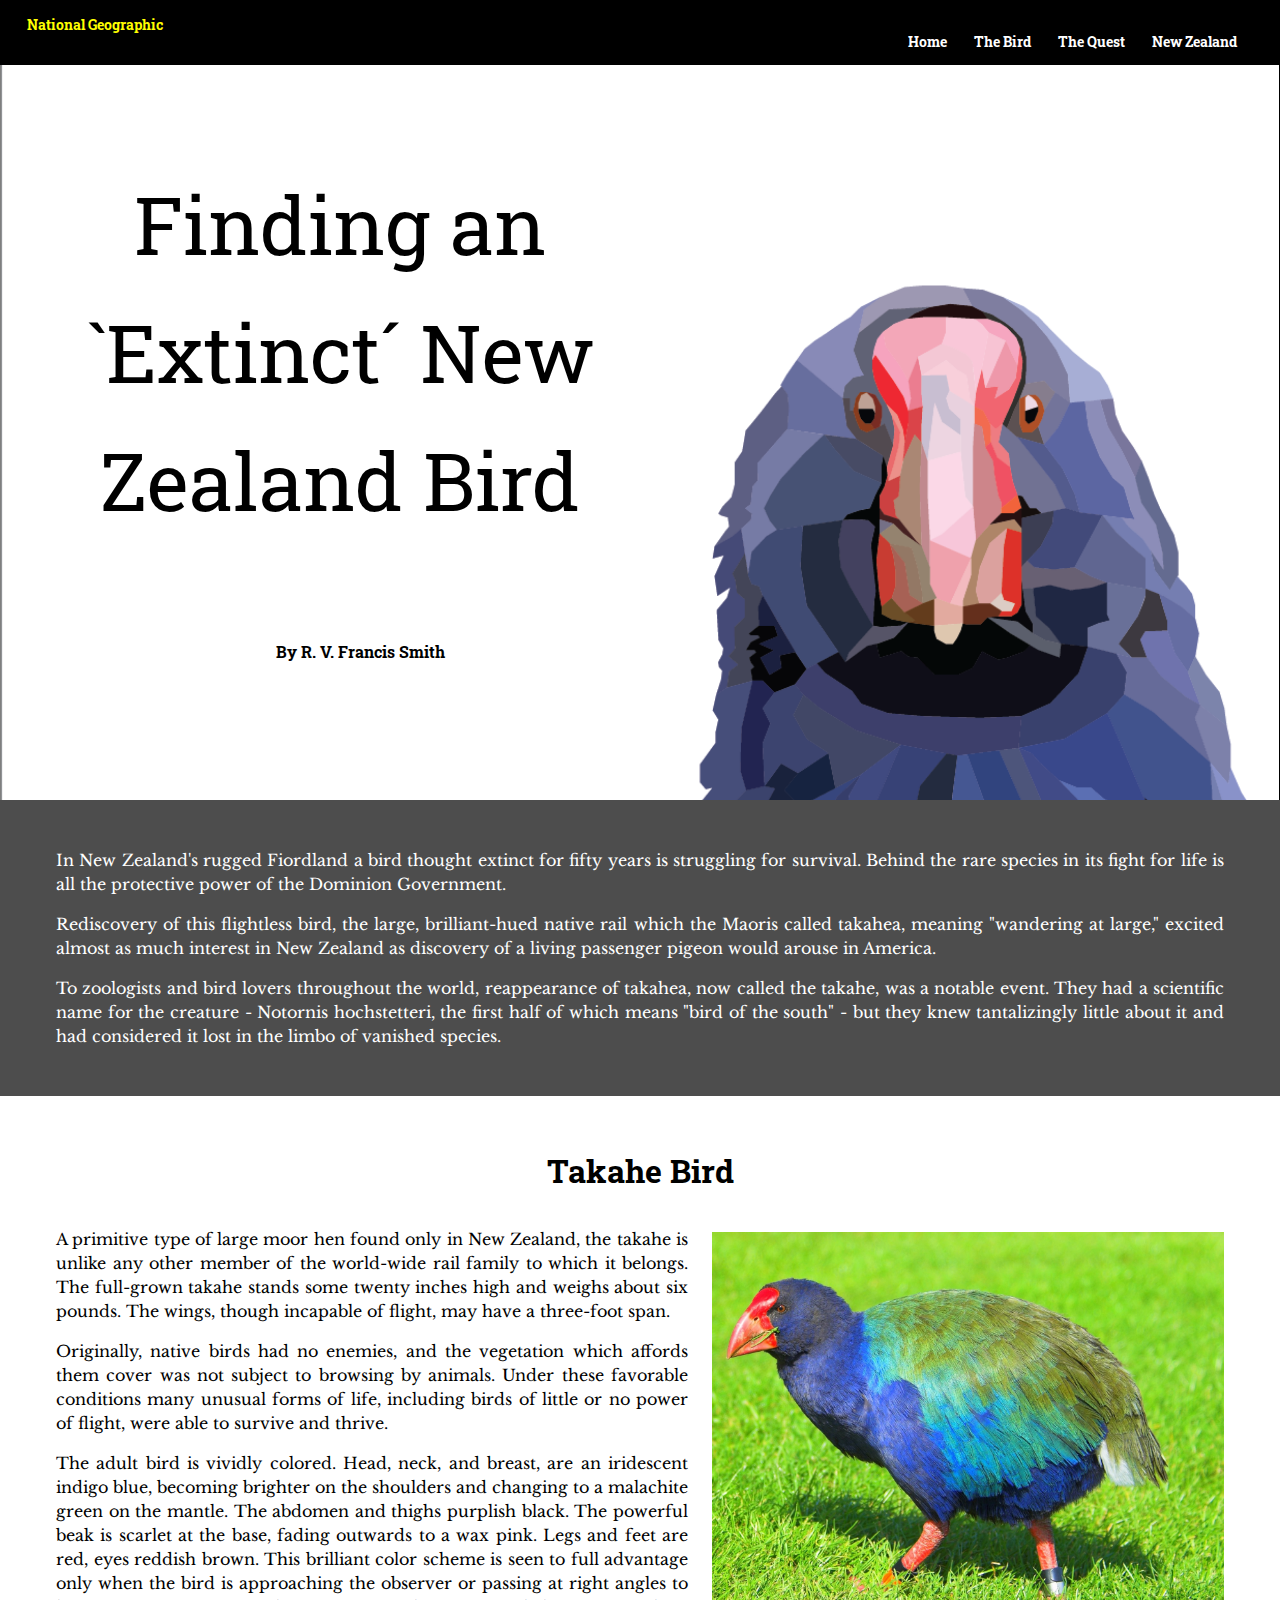
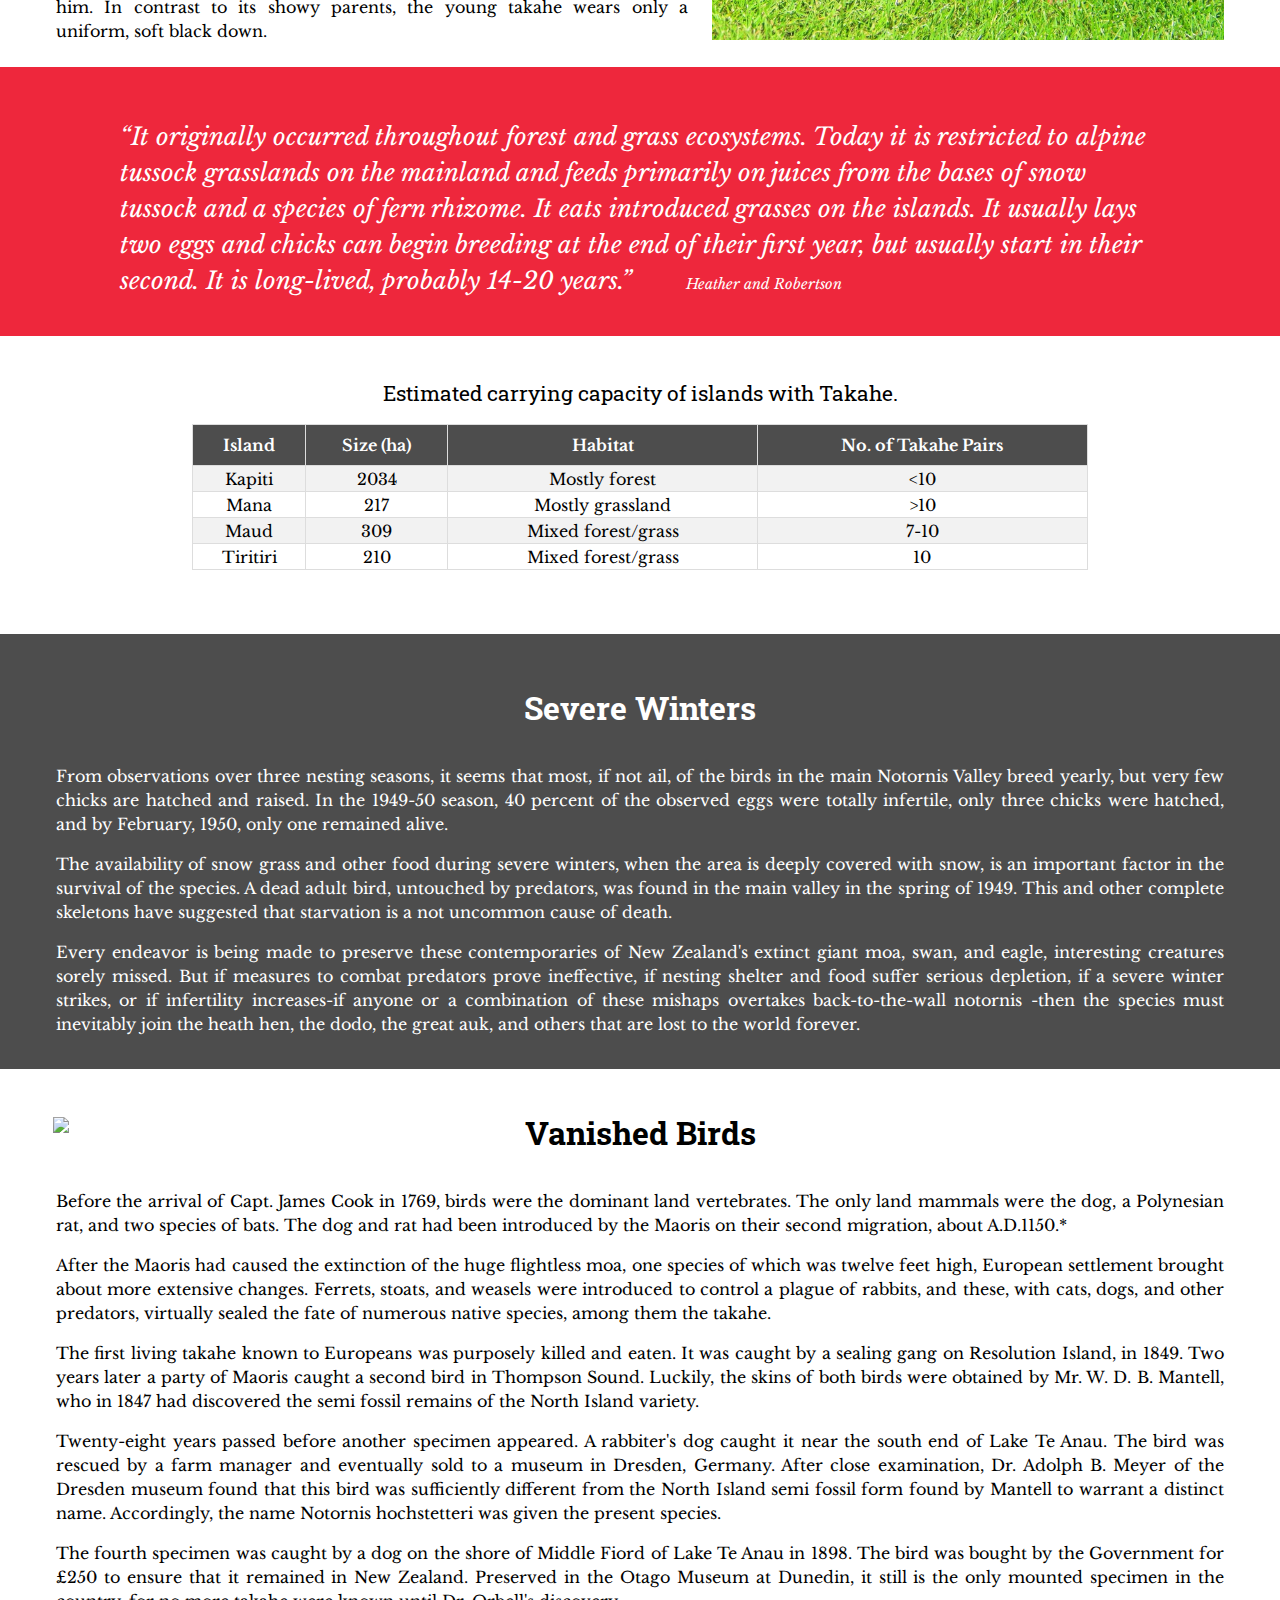
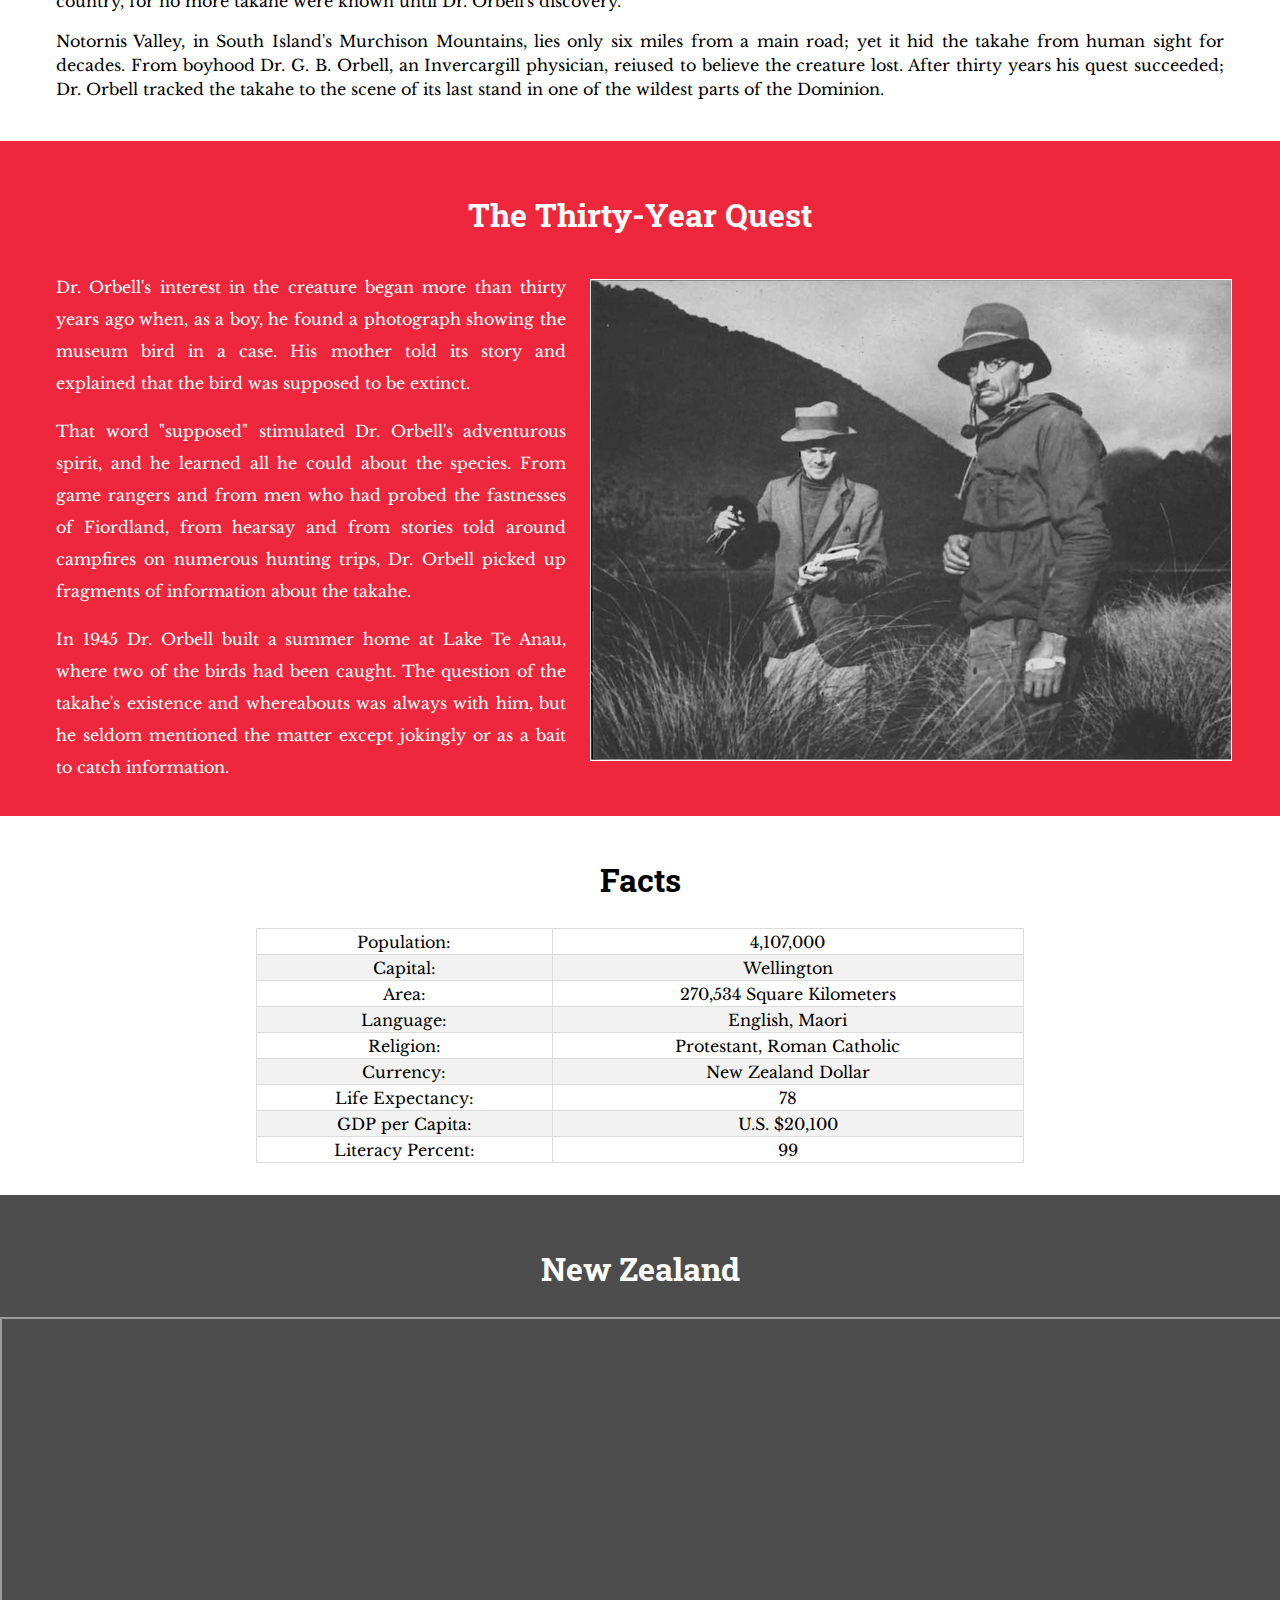
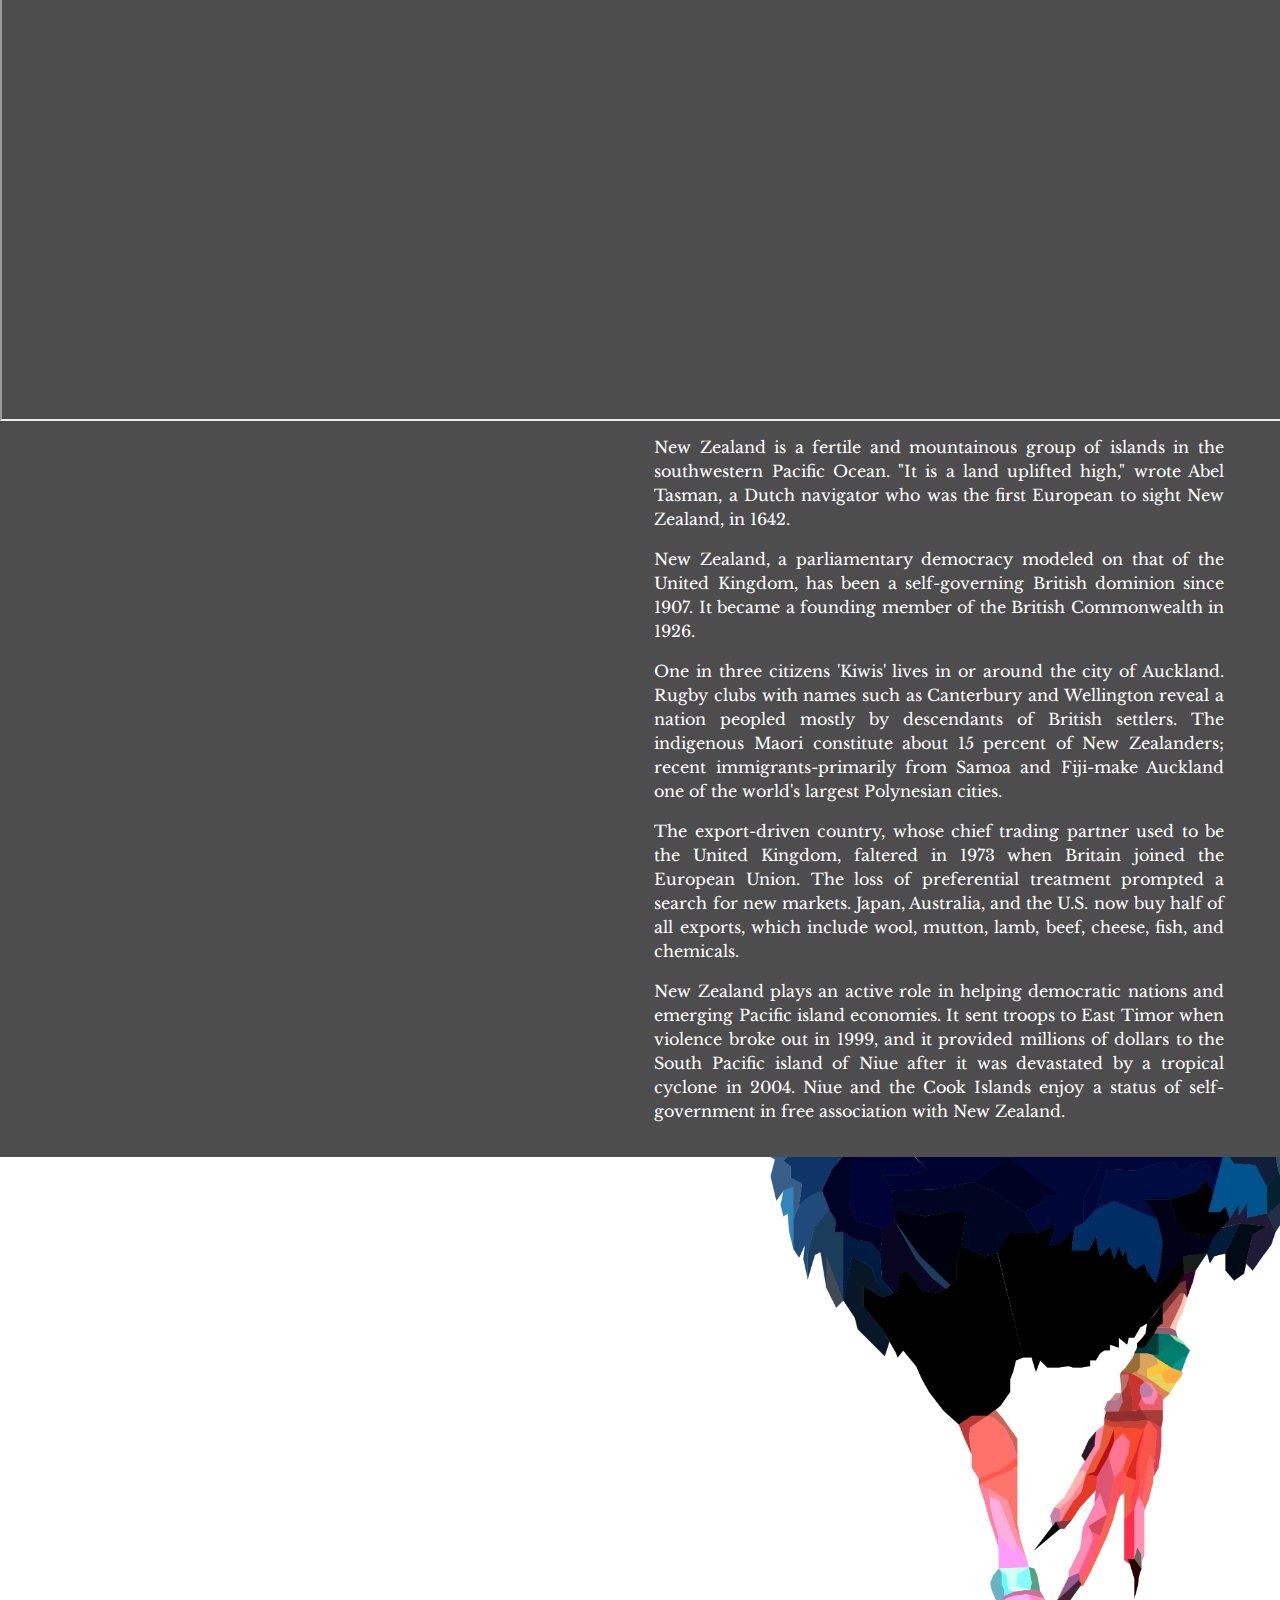
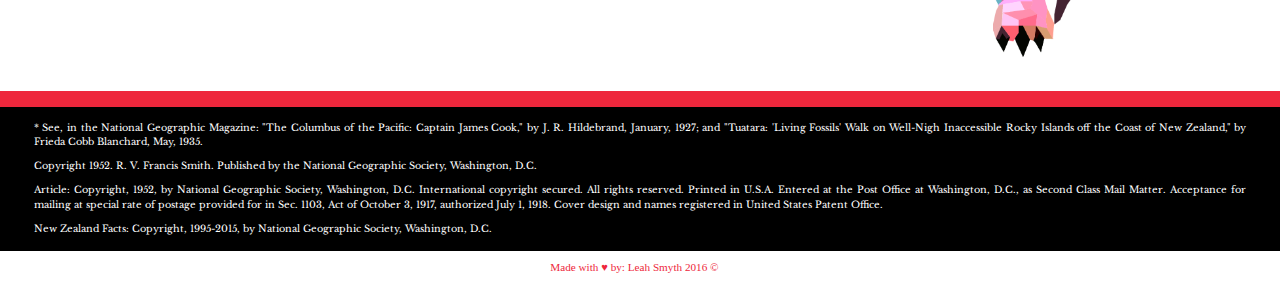
==== index.html @ 9cd2f24c "##" ====
<!DOCTYPE html>
<html>
    <head> 
        <title>Extinct New Zealand Bird</title>
		
		<meta name="viewport" content="width=device-width, initial-scale=1">
		
		<link href="css/style.css" type="text/css" rel="stylesheet">
		
		<link href="https://fonts.googleapis.com/css?family=Libre+Baskerville" rel="stylesheet">
		
		<link href="https://fonts.googleapis.com/css?family=Roboto+Slab" rel="stylesheet">
        
        <link href="https://fonts.googleapis.com/css?family=Passion+One" rel="stylesheet">
        
        <link rel="stylesheet" href="https://cdnjs.cloudflare.com/ajax/libs/animate.css/3.5.2/animate.min.css">
        
        <script src="https://ajax.googleapis.com/ajax/libs/jquery/1.11.2/jquery.min.js"></script>
    
         <script>
 $(function() {
   $('a[href*=#]:not([href=#])').click(function() {
     if (location.pathname.replace(/^\//,'') == this.pathname.replace(/^\//,'') && location.hostname == this.hostname) {
       var target = $(this.hash);
       target = target.length ? target : $('[name=' + this.hash.slice(1) +']');
       if (target.length) {
         $('html,body').animate({
           scrollTop: target.offset().top
         }, 1000);
         return false;
       }
     }
   });
 });
 </script>
        
</head>
<body>

	<header>
			<nav class="nav">   
        <ul>
    <div class="natgeo">
    <li><a href="http://www.nationalgeographic.com/" id="nat-geo">National Geographic</a></li>
    </div>
    <li><a href="#top">Home</a></li>
    <li><a href="#bird">The Bird</a></li>      
    <li><a href="#quest">The Quest</a></li> 
    <li><a href="#new-zealand">New Zealand</a></li>
        </ul>
		</nav></header>
    
    <div id="top"></div>
    
<div class="parallax"><h1>Finding an &#96;Extinct&acute; New Zealand Bird</h1>
            <h3>By R. V. Francis Smith</h3>
		</div>

<div class="parallax">        <style>
.parallax {
    background-image: url("image/background.png");
    min-height:400px;
    background-attachment: fixed;
    background-position: center;
    background-repeat: no-repeat;
    background-size: cover;}
    
    @media (max-width:414px) {
    .parallax {
    background: url("images/background.png");    
    min-height:5px;
    background-attachment:absolute;
    background-position: center;
    background-repeat: no-repeat;
	-webkit-background-size:cover;
    background-size:auto;}}
    
    @media (max-width:979px) {.parallax {
    background: url("images/background.png");    
    min-height:200px;
    background-attachment:absolute;
    background-position: center;
    background-repeat: no-repeat;
	-webkit-background-size:cover;
    background-size:cover;}}</style>
</div>

<div class="red12">

<p class="red">In New Zealand's rugged Fiordland a bird thought extinct for fifty years is struggling for survival. Behind the rare species in its fight for life is all the protective power of the Dominion Government.</p>

<p class="red">Rediscovery of this flightless bird, the large, brilliant-hued native rail which the Maoris called takahea, meaning "wandering at large," excited almost as much interest in New Zealand as discovery of a living passenger pigeon would arouse in America.</p>

<p class="red">To zoologists and bird lovers throughout the world, reappearance of takahea, now called the takahe, was a notable event. They had a scientific name for the creature &#45; Notornis hochstetteri, the first half of which means "bird of the south" &#45; but they knew tantalizingly little about it and had considered it lost in the limbo of vanished species.</p>

</div>

  <div class="white" id="bird">  
<h2>Takahe Bird</h2>
   
    <img class="animated slideInRight" id="takimg" src="image/takahe.jpg"/>


<p>A primitive type of large moor hen found only in New Zealand, the takahe is unlike any other member of the world-wide rail family to which it belongs. The full-grown takahe stands some twenty inches high and weighs about six pounds. The wings, though incapable of flight, may have a three-foot span.</p>
    
<p>Originally, native birds had no enemies, and the vegetation which affords them cover was not subject to browsing by animals. Under these favorable conditions many unusual forms of life, including birds of little or no power of flight, were able to survive and thrive.</p> 
    
<p>The adult bird is vividly colored. Head, neck, and breast, are an iridescent indigo blue, becoming brighter on the shoulders and changing to a malachite green on the mantle. The abdomen and thighs purplish black. The powerful beak is scarlet at the base, fading outwards to a wax pink. Legs and feet are red, eyes reddish brown. This brilliant color scheme is seen to full advantage only when the bird is approaching the observer or passing at right angles to him. In contrast to its showy parents, the young takahe wears only a uniform, soft black down.</p>
      
      <p></p>
		
   <div class="tab-red">
       <blockquote>&#8220;It originally occurred throughout forest and grass ecosystems. Today it is restricted to alpine tussock grasslands on the mainland and feeds primarily on juices from the bases of snow tussock and a species of fern rhizome. It eats introduced grasses on the islands. It usually lays two eggs and chicks can begin breeding at the end of their first year, but usually start in their second. It is long-lived, probably 14-20 years.&#8221;
    
    <cite>Heather and Robertson</cite></blockquote>
       </div> 
      
      <p></p>
    
            <table class="esttab">
    <caption>Estimated carrying capacity of islands with Takahe.</caption>
    <tr>
        <th>Island</th>
        <th>Size (ha)</th>
        <th>Habitat</th>
		<th>No. of Takahe Pairs</th>
    </tr>
    
    <tr>
    <td>Kapiti</td>
    <td>2034</td>
    <td>Mostly forest</td>
	<td><10</td>
    </tr>
    
	    <tr>
    <td>Mana</td>
    <td>217</td>
    <td>Mostly grassland</td>
	<td>>10</td>
    </tr>
	
		<tr>
    <td>Maud</td>
    <td>309</td>
    <td>Mixed forest/grass</td>
	<td>7-10</td>
    </tr>
	
		<tr>
    <td>Tiritiri</td>
    <td>210</td>
    <td>Mixed forest/grass</td>
	<td>10</td>
    </tr>
	</table>
      
      </div>
    
<div class="blue1">

    <h2 id="winter" class="red">Severe Winters</h2>

<p class="red">From observations over three nesting seasons, it seems that most, if not ail, of the birds in the main Notornis Valley breed yearly, but very few chicks are hatched and raised. In the 1949-50 season, 40 percent of the observed eggs were totally infertile, only three chicks were hatched, and by February, 1950, only one remained alive.</p>

<p class="red">The availability of snow grass and other food during severe winters, when the area is deeply covered with snow, is an important factor in the survival of the species. A dead adult bird, untouched by predators, was found in the main valley in the spring of 1949. This and other complete skeletons have suggested that starvation is a not uncommon cause of death.</p>

<p class="red">Every endeavor is being made to preserve these contemporaries of New Zealand's extinct giant moa, swan, and eagle, interesting creatures sorely missed. But if measures to combat predators prove ineffective, if nesting shelter and food suffer serious depletion, if a severe winter strikes, or if infertility increases-if anyone or a combination of these mishaps overtakes back-to-the-wall notornis -then the species must inevitably join the heath hen, the dodo, the great auk, and others that are lost to the world forever.</p>

    </div>
    
    <div class="white">
        <h2 id="birds">Vanished Birds</h2>

<img class="animated slideInLeft" id="moa" src="image/moa.png"/>
    
<p>Before the arrival of Capt. James Cook in 1769, birds were the dominant land vertebrates. The only land mammals were the dog, a Polynesian rat, and two species of bats. The dog and rat had been introduced by the Maoris on their second migration, about A.D.1150.*</p>

<p>After the Maoris had caused the extinction of the huge flightless moa, one species of which was twelve feet high, European settlement brought about more extensive changes. Ferrets, stoats, and weasels were introduced to control a plague of rabbits, and these, with cats, dogs, and other predators, virtually sealed the fate of numerous native species, among them the takahe.</p>

<p>The first living takahe known to Europeans was purposely killed and eaten. It was caught by a sealing gang on Resolution Island, in 1849. Two years later a party of Maoris caught a second bird in Thompson Sound. Luckily, the skins of both birds were obtained by Mr. W. D. B. Mantell, who in 1847 had discovered the semi fossil remains of the North Island variety.</p>

<p>Twenty-eight years passed before another specimen appeared. A rabbiter's dog caught it near the south end of Lake Te Anau. The bird was rescued by a farm manager and eventually sold to a museum in Dresden, Germany. After close examination, Dr. Adolph B. Meyer of the Dresden museum found that this bird was sufficiently different from the North Island semi fossil form found by Mantell to warrant a distinct name. Accordingly, the name Notornis hochstetteri was given the present species.</p>

<p>The fourth specimen was caught by a dog on the shore of Middle Fiord of Lake Te Anau in 1898. The bird was bought by the Government for &pound;250 to ensure that it remained in New Zealand. Preserved in the Otago Museum at Dunedin, it still is the only mounted specimen in the country, for no more takahe were known until Dr. Orbell's discovery.</p>

<p>Notornis Valley, in South Island's Murchison Mountains, lies only six miles from a main road; yet it hid the takahe from human sight for decades. From boyhood Dr. G. B. Orbell, an Invercargill physician, reiused to believe the creature lost. After thirty years his quest succeeded; Dr. Orbell tracked the takahe to the scene of its last stand in one of the wildest parts of the Dominion.</p>
    </div>
    
    <div id="quest" class="red1">
    
    <h2 class="red">The Thirty-Year Quest</h2>

<img class="animated slideInRight" id="man" src="image/bent-billiard-pipe.jpg"/>
    
<p class="red">Dr. Orbell's interest in the creature began more than thirty years ago when, as a boy, he found a photograph showing the museum bird in a case. His mother told its story and explained that the bird was supposed to be extinct.</p>

<p class="red">That word "supposed" stimulated Dr. Orbell's adventurous spirit, and he learned all he could about the species. From game rangers and from men who had probed the fastnesses of Fiordland, from hearsay and from stories told around campfires on numerous hunting trips, Dr. Orbell picked up fragments of information about the takahe.</p>

<p class="red">In 1945 Dr. Orbell built a summer home at Lake Te Anau, where two of the birds had been caught. The question of the takahe's existence and whereabouts was always with him, but he seldom mentioned the matter except jokingly or as a bait to catch information.</p>
	</div>
    
    <div class="white">
    <h2 id="facts">Facts</h2>
<table class="facts-tab">
<tr><td>Population:</td><td> 4,107,000</td></tr>
<tr><td>Capital:</td><td>Wellington</td></tr>
<tr><td>Area:</td><td> 270,534 Square Kilometers</td></tr>
<tr><td>Language:</td><td> English, Maori</td></tr>
<tr><td>Religion:</td><td> Protestant, Roman Catholic</td></tr>
<tr><td>Currency:</td><td> New Zealand Dollar</td></tr>
<tr><td>Life Expectancy:</td><td> 78</td></tr>
<tr><td>GDP per Capita:</td><td> U.S. $20,100</td></tr>
<tr><td>Literacy Percent:</td><td> 99</td></tr>
</table>
    </div>
    
    <div id="new-zealand" class="blue1">
    
    <h2 class="red">New Zealand</h2>
        
        <iframe width="2500" height="700" src="http://maps.stamen.com/watercolor/embed#6/-42.000/174.000"></iframe>
        
        
<div id="map"></div>

<script>
function myMap() {
    var mapOptions = {
        center: new google.maps.LatLng(-40.900557,174.885971),
        zoom:5,
        mapTypeId: google.maps.MapTypeId.HYBRID
    }
var map = new google.maps.Map(document.getElementById("map"), mapOptions);
}
</script>
        
        <script src="https://maps.googleapis.com/maps/api/js?callback=myMap"></script>


<p class="red">New Zealand is a fertile and mountainous group of islands in the southwestern Pacific Ocean. "It is a land uplifted high," wrote Abel Tasman, a Dutch navigator who was the first European to sight New Zealand, in 1642.</p>

<p class="red">New Zealand, a parliamentary democracy modeled on that of the United Kingdom, has been a self-governing British dominion since 1907. It became a founding member of the British Commonwealth in 1926.</p>

<p class="red">One in three citizens &#39;Kiwis&#39; lives in or around the city of Auckland. Rugby clubs with names such as Canterbury and Wellington reveal a nation peopled mostly by descendants of British settlers. The indigenous Maori constitute about 15 percent of New Zealanders; recent immigrants&#45;primarily from Samoa and Fiji&#45;make Auckland one of the world's largest Polynesian cities.</p>

<p class="red">The export&#45;driven country, whose chief trading partner used to be the United Kingdom, faltered in 1973 when Britain joined the European Union. The loss of preferential treatment prompted a search for new markets. Japan, Australia, and the U.S. now buy half of all exports, which include wool, mutton, lamb, beef, cheese, fish, and chemicals.</p>

<p class="red">New Zealand plays an active role in helping democratic nations and emerging Pacific island economies. It sent troops to East Timor when violence broke out in 1999, and it provided millions of dollars to the South Pacific island of Niue after it was devastated by a tropical cyclone in 2004. Niue and the Cook Islands enjoy a status of self-government in free association with New Zealand.</p>
    </div>
        
    <div class="white">
    
    <img class="bottombird" src="image/bottombird.png"> </div>
    
        <div class="foot1"></div>

<footer class="footr"><p>* See, in the National Geographic Magazine: "The Columbus of the Pacific: Captain James Cook," by J. R. Hildebrand, January, 1927; and "Tuatara: 'Living Fossils' Walk on Well-Nigh Inaccessible Rocky Islands off the Coast of New Zealand," by Frieda Cobb Blanchard, May, 1935.</p>

<p>Copyright 1952. R. V. Francis Smith. Published by the National Geographic Society, Washington, D.C.</p>

<p>Article: Copyright, 1952, by National Geographic Society, Washington, D.C. International copyright secured. All rights reserved. Printed in U.S.A. Entered at the Post Office at Washington, D.C., as Second Class Mail Matter. Acceptance for mailing at special rate of postage provided for in Sec. 1103, Act of October 3, 1917, authorized July 1, 1918. Cover design and names registered in United States Patent Office.</p>

<p>New Zealand Facts: Copyright, 1995-2015, by National Geographic Society, Washington, D.C.</p> 
    
    </footer>    
    
    <footer class="love">Made with &#9829; by: Leah Smyth 2016 &#169</footer>
    
    </body>
    
</html>
---- css/style.css ----
* {
	padding:0em;
	margin:0;
	font-size:100%;
	line-height:1em;
	}

body { max-width:100%;
			min-height:100%;
			font-size:1em;
            font-family: 'Libre Baskerville', serif;
            margin:auto;
            line-height:1em;
		  	text-align:left;
			overflow-x:hidden;
			color:black;
			background:#fff;}

p{padding-bottom:.5em;
	padding-left:3.5em;
	padding-right:3.5em;
	padding-top:.5em;
	line-height:1.5em;
	color:#000;
    text-align:justify;
	}

blockquote{font-size:1.5em;
			line-height:1.5em;
			padding-left:5em;
			padding-right:5em;
			padding-top:1.7em;
			padding-bottom:1em;
            color:#fff;
            text-align:left;
            font-style:italic;}

cite{font-size:.6em;
	line-height:1.2em;
	padding-top:1em;
	padding-bottom:1em;
	padding-left:3.3em;}

.red{color:#fff;}

.red1{padding-bottom:1.6em;
    background-color:#EE273C;
    font-family:'Libre Baskerville',serif;
    line-height:2em;
	font-size:1em;
    color:#fff;
    padding-top:.6em;}

.red12{padding-bottom:2.5em;
    background-color:#4d4d4d;
    font-family:'Libre Baskerville',serif;
    line-height:2em;
	font-size:1em;
    color:#fff;
    padding-top:2.5em;}

.red1 p{line-height:2;}

.tab-red{color:#fff;
        background-color:#EE273C;
        padding-top:.7em;
        padding-bottom:.8em;}

.blue1{padding-bottom:1.6em;
    background-color:#4d4d4d;
    font-family:'Libre Baskerville',serif;
    line-height:1.5em;
	font-size:1em;
    color:#fff;
    padding-top:.6em;}

.white{padding-bottom:2em;}

#bird{padding-top:.7em;}

/*------------------*/

.parallax h1{position:absolute;
			left:.5em;
			top:2em;
            right:8em;}

.parallax h3{position:absolute;
			left:0em;
			top:38em;
            right:35em;}

 h1 {font-family: 'Roboto Slab', serif;
         	font-weight:normal;
            color:#000;
			text-align: center;
            font-size:5em;
			padding-bottom:0em;
            line-height:1.6;
			}

h2 {font-family: 'Roboto Slab', serif;
            color:#000;
			text-align:center;
    		font-size:2em;
			padding-top:1.5em;
            padding-bottom:1em;}

h3 {font-family: 'Roboto Slab', serif; 
	font-size:1em;
	line-height:1.5em;
	padding-top:2em;
	padding-bottom:.1em;
	text-align:justify;
	text-align:center;
	color:#000;
	}

/*------------------*/
.nav a{font-family: 'Roboto Slab', serif;
	padding:4em 0;
	text-align:right;
	margin:6px;
	color:#fff;
	text-decoration:none;
	font-size:.9em;
	font-weight:bold;
    }

nav {padding-top:1em;
	padding-bottom:1em;}

nav ul {text-align:right;
        padding-right:2em;}

nav ul li {display:inline;
	margin:5px;
	text-align:right;}

nav{position:fixed;
	top:0;
	left:0;
	margin:0;
	width:100%;
	background:#000;
	z-index:2;}

.nav a:hover{text-decoration:none;
			color:#EE273C;
			font-weight:bold;}

#nat-geo{margin-right:75em;
        color:yellow;}

.nav li:hover,
.nav li.navHover,
.nav li.current-menu-item {
    background:none;
    border-bottom:2px solid #fff;
}

.nav li {
    -webkit-transition:background .2s;
    transition:background .2s;
}

.nav li {
    -webkit-transition:border .2s;
    transition:border .2s;
}

.natgeo li:hover,
.natgeo li.navHover,
.natgeo li.current-menu-item {
    background:none;
    border-bottom:0px solid #fff;
}

.natgeo li {
    -webkit-transition:background .2s;
    transition:background .2s;
}

.natgeo li {
    -webkit-transition:border .2s;
    transition:border .2s;
}

/*------------------*/

#takimg{width:40%;
    padding-right:3.5em;
    float:right;
    margin-left:1.5em;
    margin-bottom:.1em;
    margin-top:.8em;
}

#man{float:right;
    width:50%;
    margin-right:3em;
    margin-left:1.5em;
    margin-top:1em;
    border:solid 1px #fff;}

#moa{width:26%;
    float:left;
    margin-top:-4em;
    padding-left:3.3em;
    margin-right:4em;}

#map{float:left;
    padding-left:3.9em; 
    padding-bottom:1em;
    margin-right:1em;
    width:45%;
    height:41.5em;
    margin-top:.8em;}

.bottombird{height:500px;
            padding-left:48em;}

@keyframes slideInLeft {
  from {
    -webkit-transform:translate3d(-100%, 0, 0);
    transform:translate3d(-100%, 0, 0);
    visibility:visible;
  }

  to {
    -webkit-transform:translate3d(0, 0, 0);
    transform:translate3d(0, 0, 0);
  }
}

.slideInLeft {
  -webkit-animation-name:slideInLeft;
  animation-name:slideInLeft;
}

@-webkit-keyframes slideInRight {
  from {
    -webkit-transform:translate3d(100%, 0, 0);
    transform:translate3d(100%, 0, 0);
    visibility:visible;
  }

  to {
    -webkit-transform:translate3d(0, 0, 0);
    transform:translate3d(0, 0, 0);
  }
}

@keyframes slideInRight {
  from {
    -webkit-transform:translate3d(100%, 0, 0);
    transform:translate3d(100%, 0, 0);
    visibility:visible;
  }

  to {
    -webkit-transform:translate3d(0, 0, 0);
    transform:translate3d(0, 0, 0);
  }
}

.slideInRight {
  -webkit-animation-name:slideInRight;
  animation-name:slideInRight;
}
    
/*------------------*/

.esttab{margin-top:1em;
        margin-bottom:2em;
        width:70%;
        }

.facts-tab{width:60%;
            line-height:1em;}

caption{font-family: 'Roboto Slab', serif; 
	font-size:1.3em;
	line-height:1.5em;
	padding-top:.5em;
	padding-bottom:.7em;
	text-align:justify;
	text-align:center;
	color:#000;}

table{margin:auto;
        width:45%;
        border-collapse: collapse;
}

table, th, td{
    border: 1px solid #ddd;
}

th{height:40px;
    text-align:center;
    background-color:#4d4d4d;
    color: white;
}

td{
    height:25px;
    text-align:center;
}

th, td{
    border:1.5px solid #ddd;
}

tr:nth-child(odd){background-color:#fff;}
tr:nth-child(even){background-color:#f2f2f2;}

tr:hover{background:#EEBED4;}

/*------------------*/

.foot1{background-color:#EE273C;
		height:1em;}

.footr p{color:#fff;}

.footr{font-size:.6em;
	color:#ffffff;
	padding-top:1em;
	padding-bottom:1em;
	width:100%;
	background:#000;
	text-decoration:none;
		}

.love{font-family: 'Gentium Basic', serif;
	   font-size:.7em;
        text-align:center;
		padding-bottom:1.5em;
		padding-left:5em;
		padding-top:1em;
		padding-right:6em;
		color:#EE273C;
		}

/*------------------*/
/*------------------*/
    
@media (max-width:979px) {
    
body { max-width:100%;
			min-height:100%;
			font-size:.9em;
            font-family: 'Libre Baskerville', serif;
            margin:auto;
            line-height:1em;
		  	text-align:left;
			overflow-x:hidden;
			color:black;
			background:#fff;}

p{padding-bottom:.5em;
	padding-left:1em;
	padding-right:1em;
	padding-top:.5em;
	line-height:1.5em;
	color:#000;
    text-align:justify;
	}

blockquote{font-size:1em;
			line-height:1.5em;
			padding-left:2em;
			padding-right:2em;
			padding-top:1.7em;
			padding-bottom:1em;}

cite{font-size:.7em;
	line-height:1.2em;
	padding-top:1em;
	padding-bottom:1em;
	padding-left:1em;}

.red{color:#fff;}

.red1{padding-bottom:1.6em;
    background-color:#EE273C;
    font-family:'Libre Baskerville',serif;
    line-height:2em;
	font-size:1em;
    color:#fff;
    padding-top:.6em;}

.red12{padding-bottom:2.5em;
    background-color:#4d4d4d;
    font-family:'Libre Baskerville',serif;
    line-height:2em;
	font-size:1em;
    color:#fff;
    padding-top:2.5em;}

.red1 p{line-height:2;}

.tab-red{color:#fff;
        background-color:#EE273C;
        padding-top:.7em;
        padding-bottom:.8em;}

.blue1{padding-bottom:1.6em;
    background-color:#4d4d4d;
    font-family:'Libre Baskerville',serif;
    line-height:1.5em;
	font-size:1em;
    color:#fff;
    padding-top:.6em;}

.white{padding-bottom:2em;}

#bird{padding-top:.7em;}


.parallax h1{position:absolute;
			left:.8em;
			top:1.5em;
            right:.8em;}

.parallax h3{position:absolute;
			left:0em;
			top:20em;
            right:0em;}

 h1 {font-family: 'Roboto Slab', serif;
         	font-weight:normal;
            color:#000;
			text-align: center;
            font-size:4.5em;
			padding-bottom:0em;
            line-height:1.6;
			}

h2 {font-family: 'Roboto Slab', serif;
            color:#000;
			text-align:center;
    		font-size:2em;
			padding-top:1.1em;
            padding-bottom:.8em;}

h3 {font-family: 'Roboto Slab', serif; 
	font-size:1em;
	line-height:1.5em;
	padding-top:2em;
	padding-bottom:.1em;
	text-align:justify;
	text-align:center;
	color:#000;
	}

.nav a{font-family: 'Roboto Slab', serif;
	padding:1em 0;
	text-align:center;
	margin:4px;
	color:#fff;
	text-decoration:none;
	font-size:1.2em;
	font-weight:bold;
    }


nav ul {text-align:left;
        padding-left:.5em;}

nav ul li {display:inline;
	margin:4px;
	text-align:left;}

#nat-geo{margin-right:0em;
        color:yellow;}

#takimg{width:40%;
    padding-right:1em;
    float:right;
    margin-left:1.5em;
    margin-bottom:.1em;
    margin-top:.8em;
}

#man{float:right;
    width:50%;
    margin-right:1em;
    margin-left:1.5em;
    margin-top:1em;
    border:solid 1px #fff;}

#moa{width:26%;
    float:left;
    margin-top:0em;
    padding-left:3.3em;
    margin-right:4em;}

#map{float:left;
    padding-left:2em; 
    margin-bottom:2em;
    margin-right:1em;
    width:90%;
    height:20em;
    margin-top:.8em;}

.bottombird{height:300px;
            padding-left:28em;}

.esttab{margin-top:1em;
        margin-bottom:2em;
        width:90%;
        }

.facts-tab{width:90%;
            line-height:1em;}

caption{font-family: 'Roboto Slab', serif; 
	font-size:1.3em;
	line-height:1.5em;
	padding-top:.5em;
	padding-bottom:.7em;
	text-align:justify;
	text-align:center;
	color:#fff;}

table{margin:auto;
        width:45%;
        border-collapse: collapse;
}

table, th, td{
    border: 1px solid #ddd;
}

th{height:40px;
    text-align:center;
    background-color:#4d4d4d;
    color: white;
}

td{
    height:25px;
    text-align:center;
}

th, td{
    border:1.5px solid #ddd;
}

.footr{font-size:.2em;
	color:#ffffff;
	padding-top:1em;
	padding-bottom:1em;
	width:100%;
	background:#000;
	text-decoration:none;
		}

.love{font-family: 'Gentium Basic', serif;
	   font-size:1em;
        text-align:center;
		padding-bottom:1.5em;
		padding-left:5em;
		padding-top:1em;
		padding-right:6em;
		color:#EE273C;
		}}

@media (max-width:414px) {
    
body { max-width:100%;
			min-height:100%;
			font-size:.6em;
            font-family: 'Libre Baskerville', serif;
            margin:auto;
            line-height:1em;
		  	text-align:left;
			overflow-x:hidden;
			color:black;
			background:#fff;}

p{padding-bottom:.5em;
	padding-left:1em;
	padding-right:1em;
	padding-top:.5em;
	line-height:1.5em;
	color:#000;
    text-align:justify;
	}

blockquote{font-size:1em;
			line-height:1.5em;
			padding-left:2em;
			padding-right:2em;
			padding-top:1.7em;
			padding-bottom:1em;}

cite{font-size:.7em;
	line-height:1.2em;
	padding-top:1em;
	padding-bottom:1em;
	padding-left:1em;}

.red{color:#fff;}

.red1{padding-bottom:1.6em;
    background-color:#EE273C;
    font-family:'Libre Baskerville',serif;
    line-height:2em;
	font-size:1em;
    color:#fff;
    padding-top:.6em;}

.red12{padding-bottom:2.5em;
    background-color:#4d4d4d;
    font-family:'Libre Baskerville',serif;
    line-height:2em;
	font-size:1em;
    color:#fff;
    padding-top:2.5em;}

.red1 p{line-height:2;}

.tab-red{color:#fff;
        background-color:#EE273C;
        padding-top:.7em;
        padding-bottom:.8em;}

.blue1{padding-bottom:1.6em;
    background-color:#4d4d4d;
    font-family:'Libre Baskerville',serif;
    line-height:1.5em;
	font-size:1em;
    color:#fff;
    padding-top:.6em;}

.white{padding-bottom:2em;}

#bird{padding-top:.7em;}


.parallax h1{position:absolute;
			left:1em;
			top:2em;
            right:1em;}

.parallax h3{position:absolute;
			left:0em;
			top:35em;
            right:0em;}

 h1 {font-family: 'Roboto Slab', serif;
         	font-weight:normal;
            color:#000;
			text-align: center;
            font-size:4em;
			padding-bottom:0em;
            line-height:1.6;
			}

h2 {font-family: 'Roboto Slab', serif;
            color:#000;
			text-align:center;
    		font-size:2em;
			padding-top:1.1em;
            padding-bottom:.8em;}

h3 {font-family: 'Roboto Slab', serif; 
	font-size:1em;
	line-height:1.5em;
	padding-top:2em;
	padding-bottom:.1em;
	text-align:justify;
	text-align:center;
	color:#000;
	}

.nav a{font-family: 'Roboto Slab', serif;
	padding:1em 0;
	text-align:right;
	margin:1px;
	color:#fff;
	text-decoration:none;
	font-size:.5em;
	font-weight:bold;
    }


nav ul {text-align:left;
        padding-left:.5em;}

nav ul li {display:inline;
	margin:1px;
	text-align:left;}

#nat-geo{margin-right:0em;
        color:yellow;}

#takimg{width:40%;
    padding-right:1em;
    float:right;
    margin-left:1.5em;
    margin-bottom:.1em;
    margin-top:.8em;
}

#man{float:right;
    width:50%;
    margin-right:1em;
    margin-left:1.5em;
    margin-top:1em;
    border:solid 1px #fff;}

#moa{width:26%;
    float:left;
    margin-top:0em;
    padding-left:3.3em;
    margin-right:4em;}

#map{float:left;
    padding-left:1em; 
    margin-bottom:2em;
    margin-right:1em;
    width:90%;
    height:20em;
    margin-top:.8em;}

.bottombird{height:200px;
            padding-left:9em;}

.esttab{margin-top:1em;
        margin-bottom:2em;
        width:90%;
        }

.facts-tab{width:90%;
            line-height:1em;}

caption{font-family: 'Roboto Slab', serif; 
	font-size:1.3em;
	line-height:1.5em;
	padding-top:.5em;
	padding-bottom:.7em;
	text-align:justify;
	text-align:center;
	color:#;}

table{margin:auto;
        width:45%;
        border-collapse: collapse;
}

table, th, td{
    border: 1px solid #ddd;
}

th{height:40px;
    text-align:center;
    background-color:#4d4d4d;
    color: white;
}

td{
    height:25px;
    text-align:center;
}

th, td{
    border:1.5px solid #ddd;
}

.footr{font-size:.2em;
	color:#ffffff;
	padding-top:1em;
	padding-bottom:1em;
	width:100%;
	background:#000;
	text-decoration:none;
		}

.love{font-family: 'Gentium Basic', serif;
	   font-size:.5em;
        text-align:center;
		padding-bottom:1.5em;
		padding-left:5em;
		padding-top:1em;
		padding-right:6em;
		color:#EE273C;
		}}
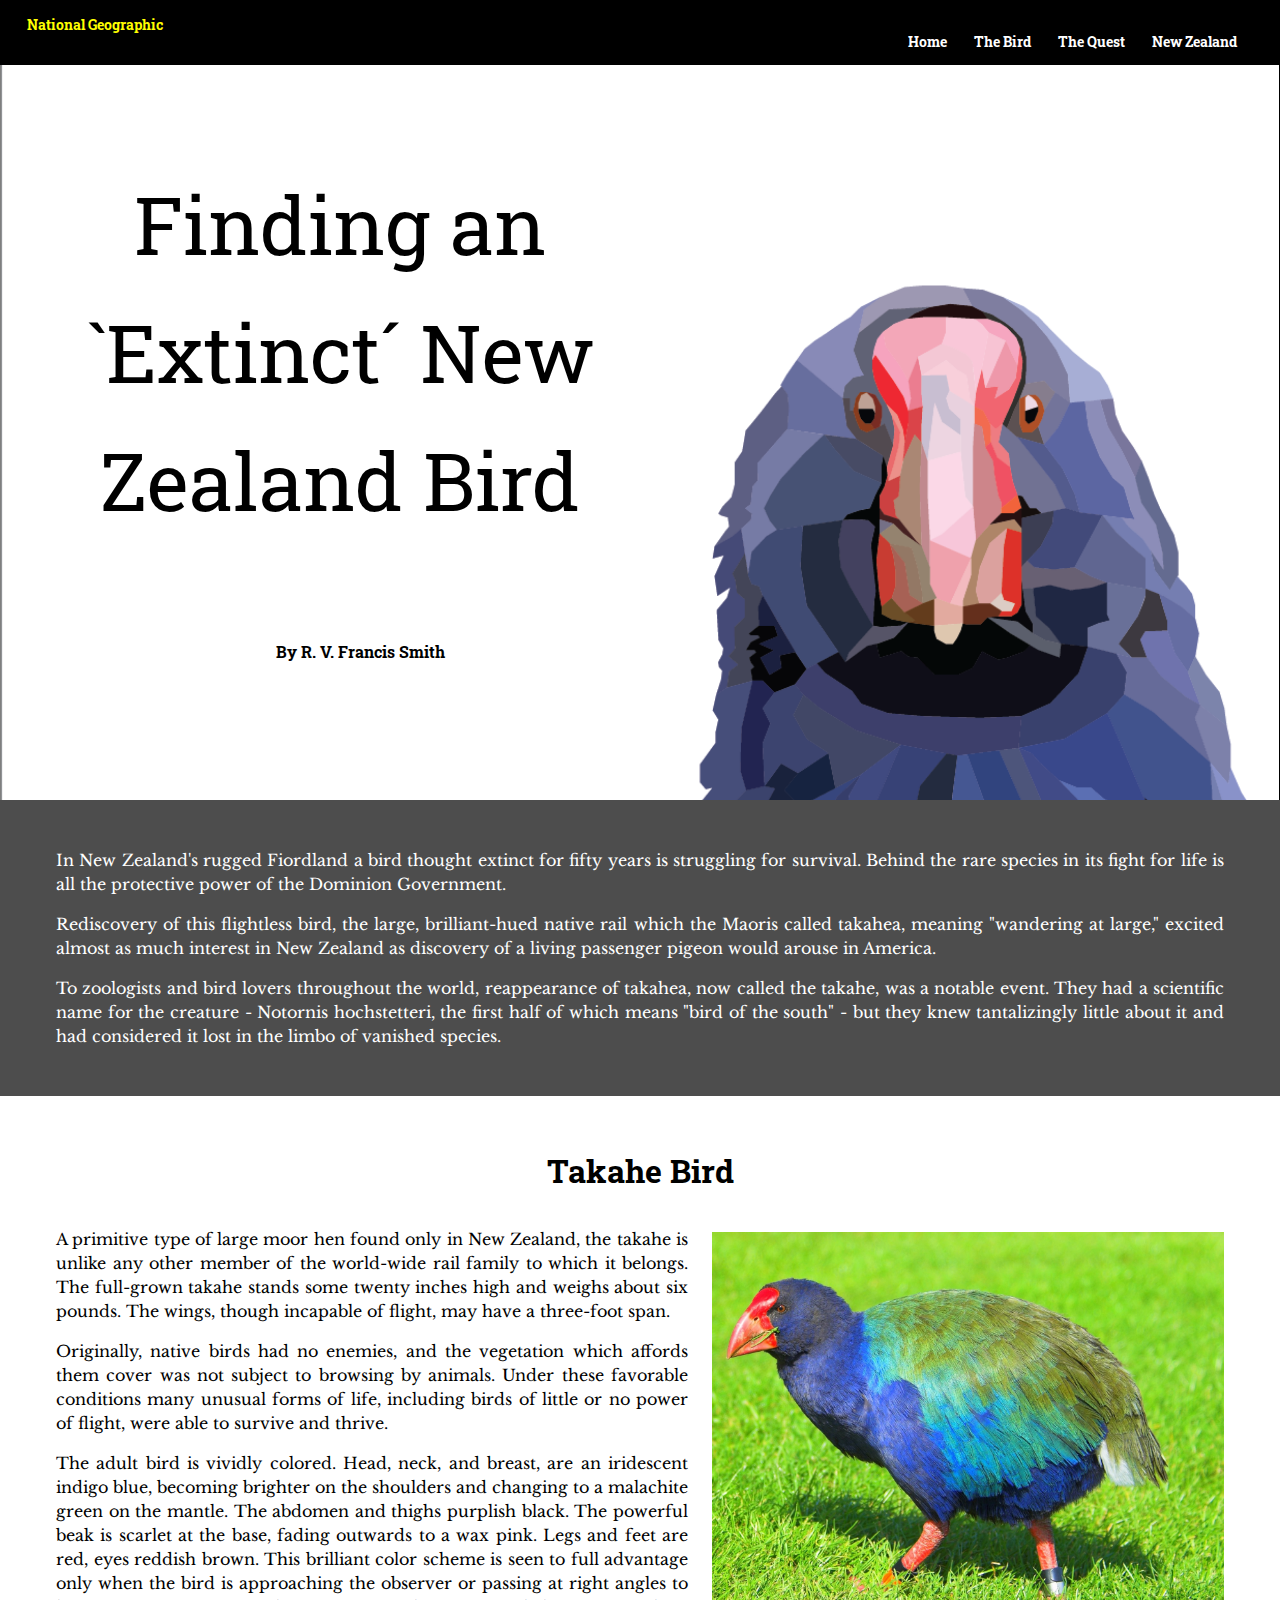
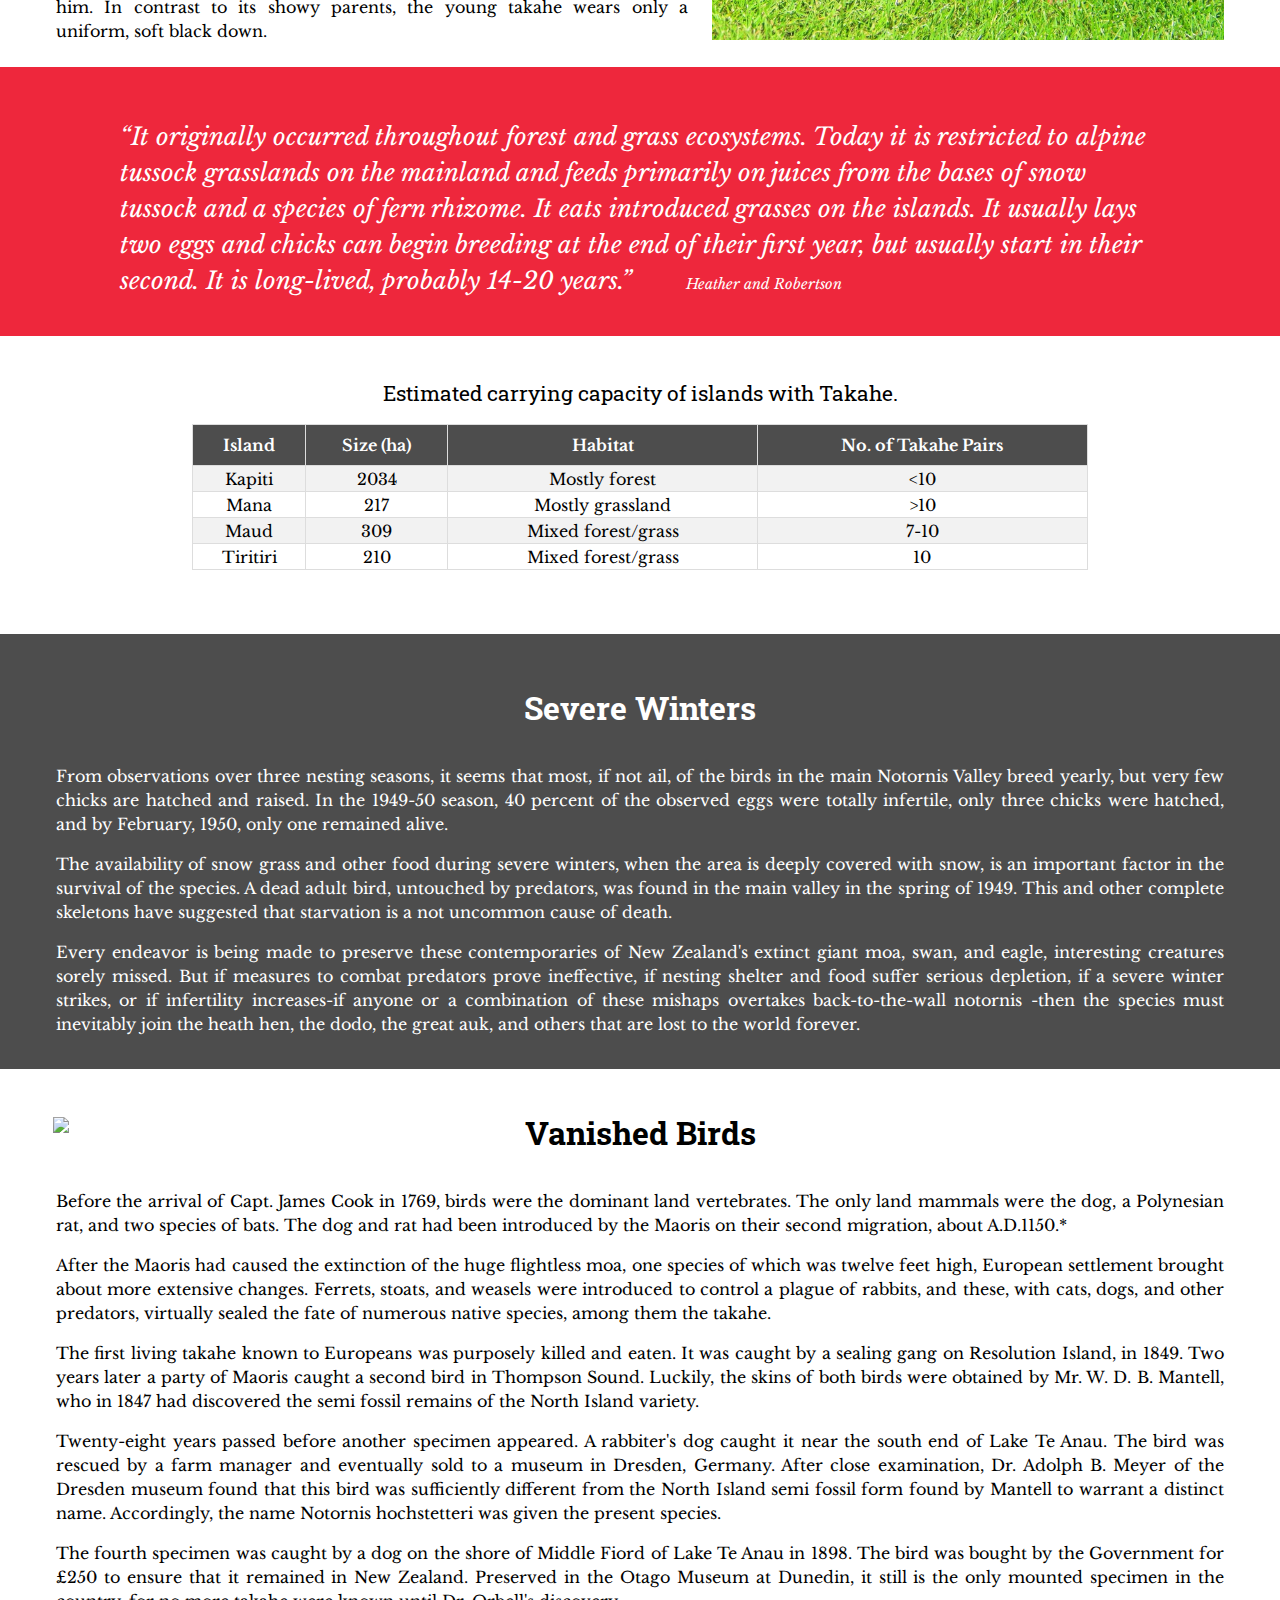
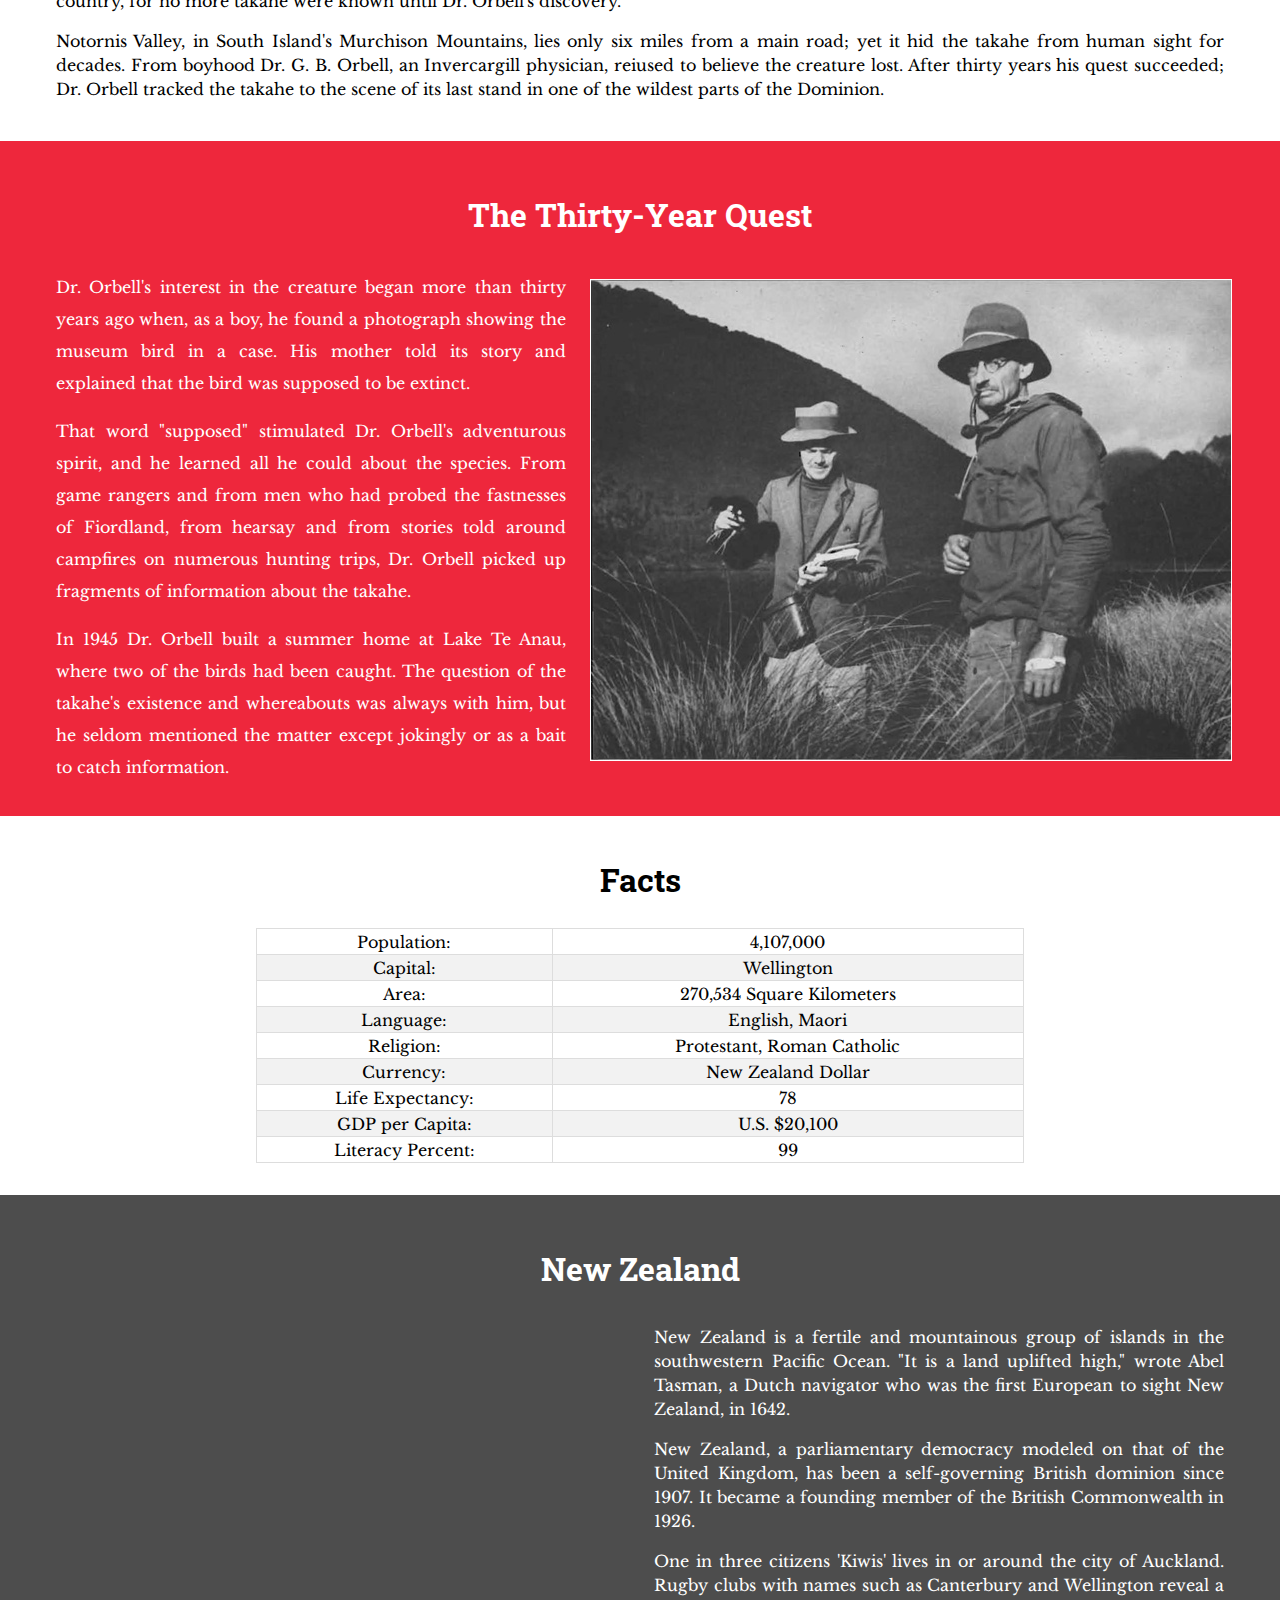
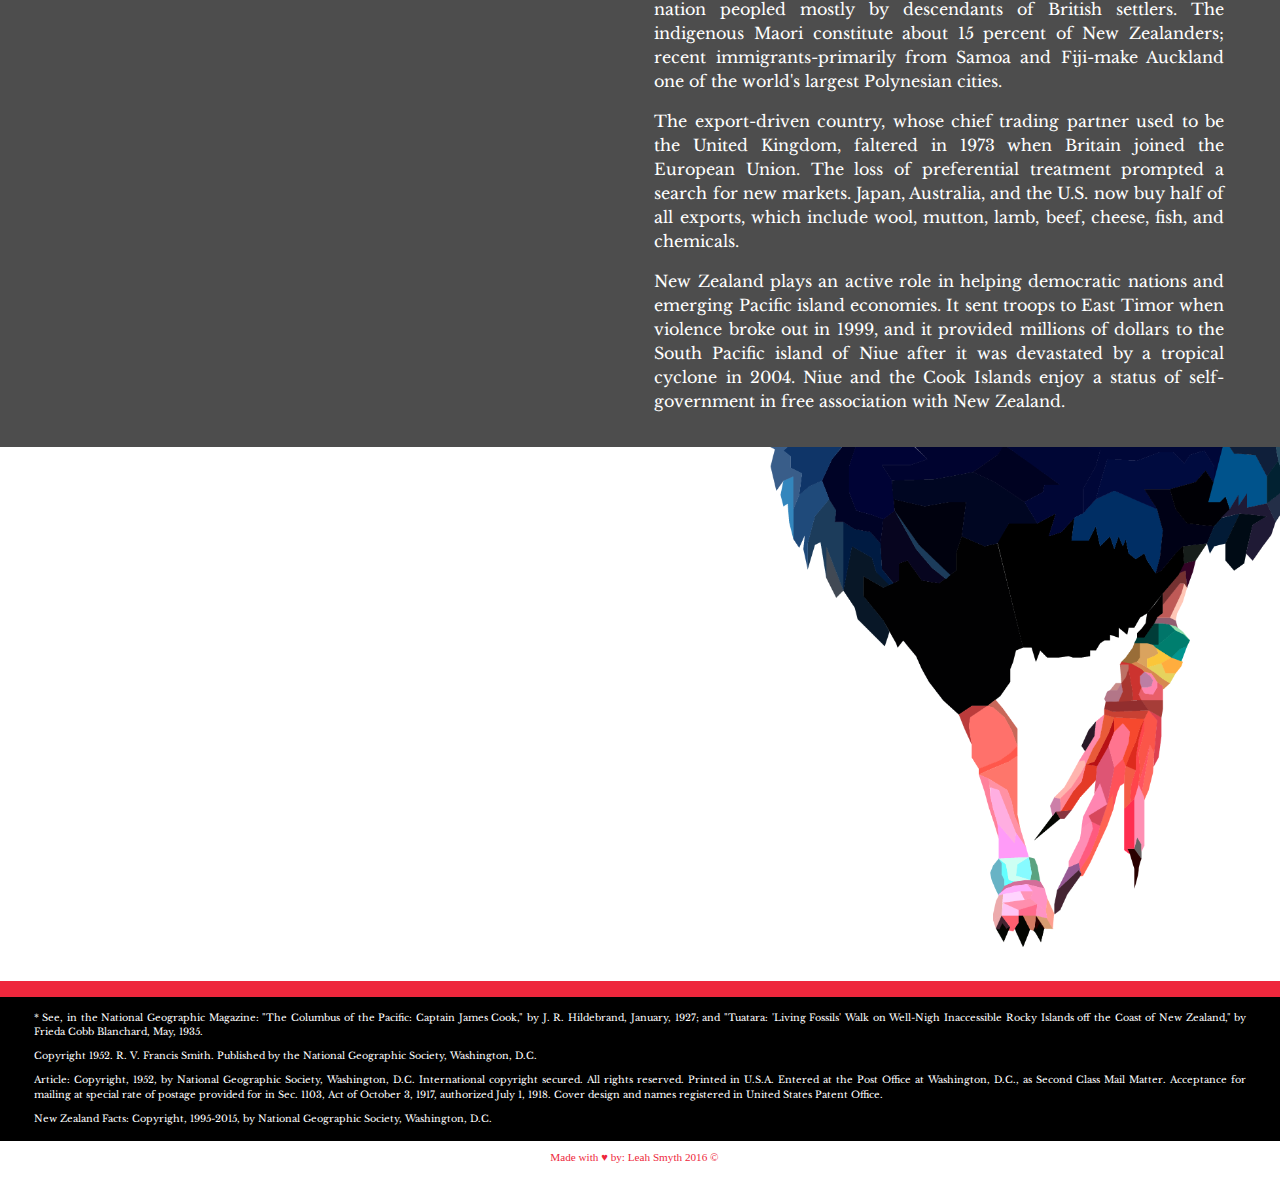
==== commit a7acd19e: "##" ====
--- a/index.html
+++ b/index.html
@@ -219,9 +219,6 @@
     
     <h2 class="red">New Zealand</h2>
         
-        <iframe width="2500" height="700" src="http://maps.stamen.com/watercolor/embed#6/-42.000/174.000"></iframe>
-        
-        
 <div id="map"></div>
 
 <script>
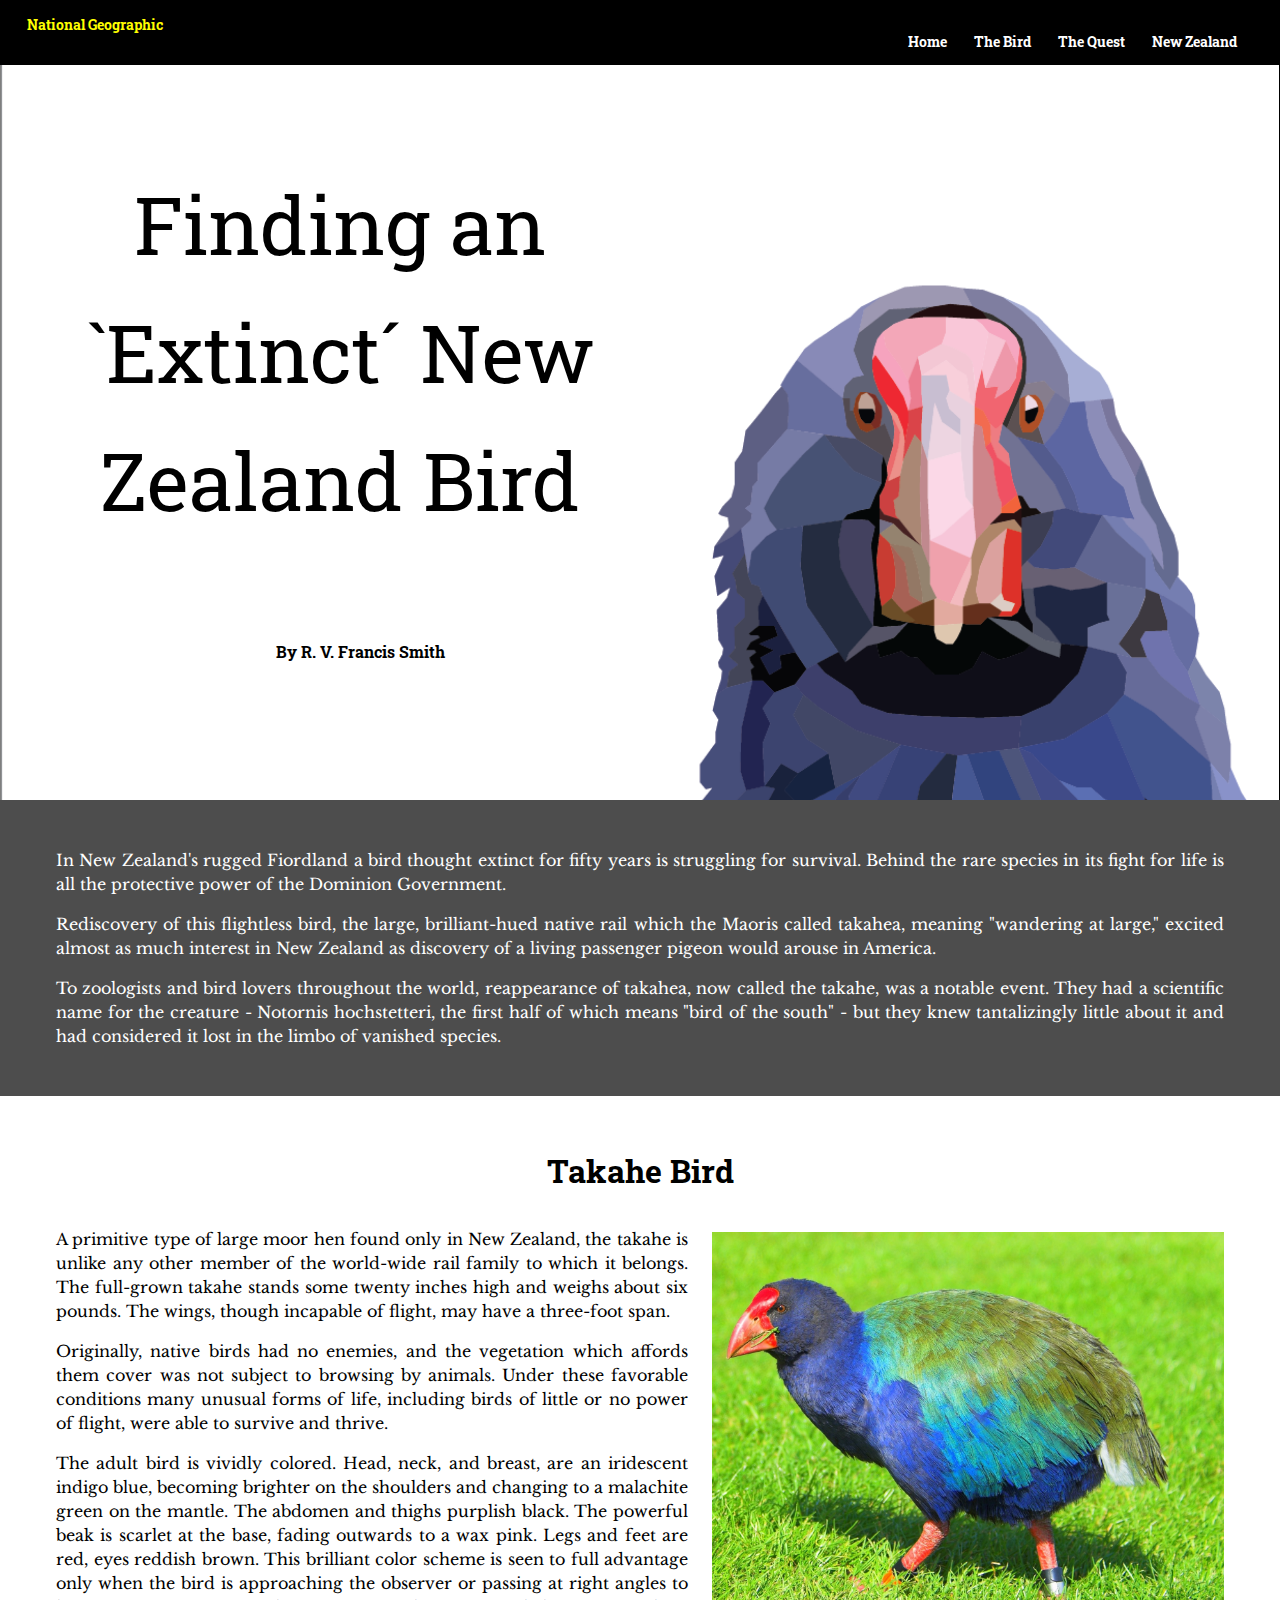
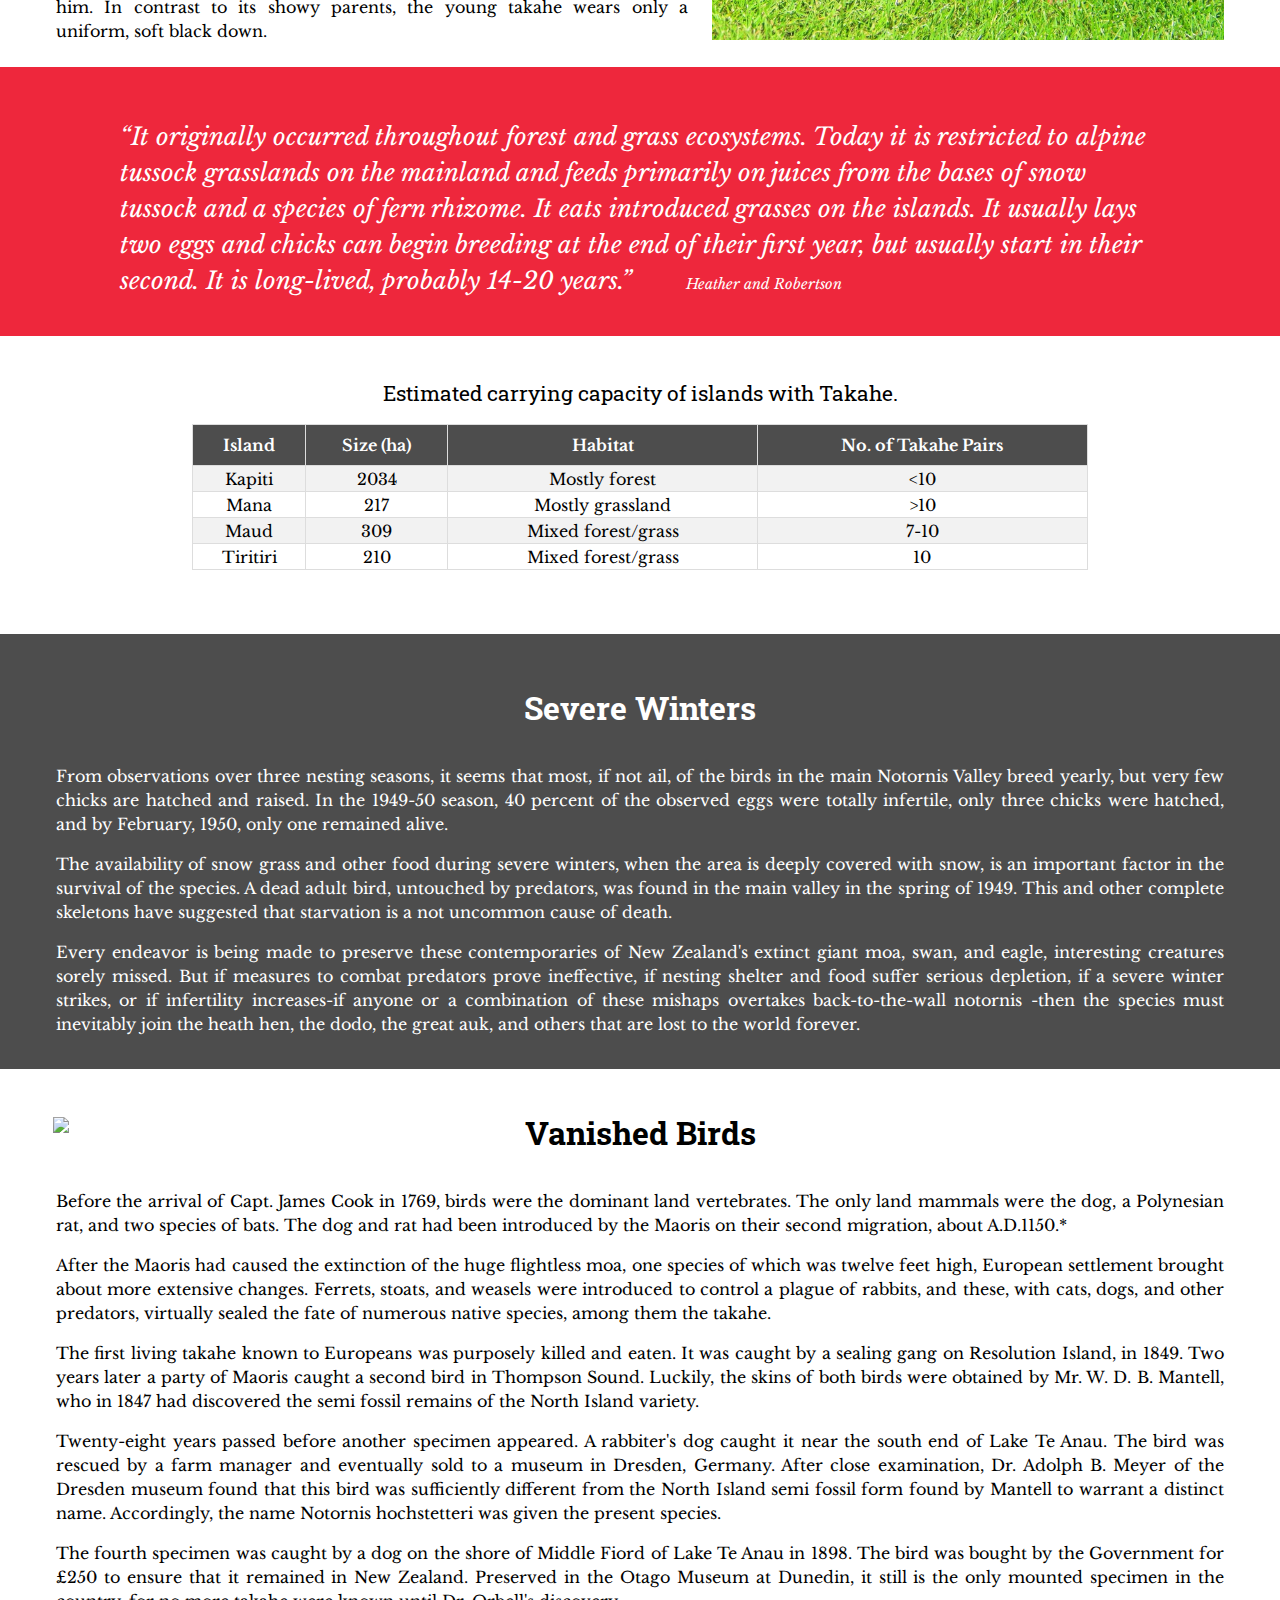
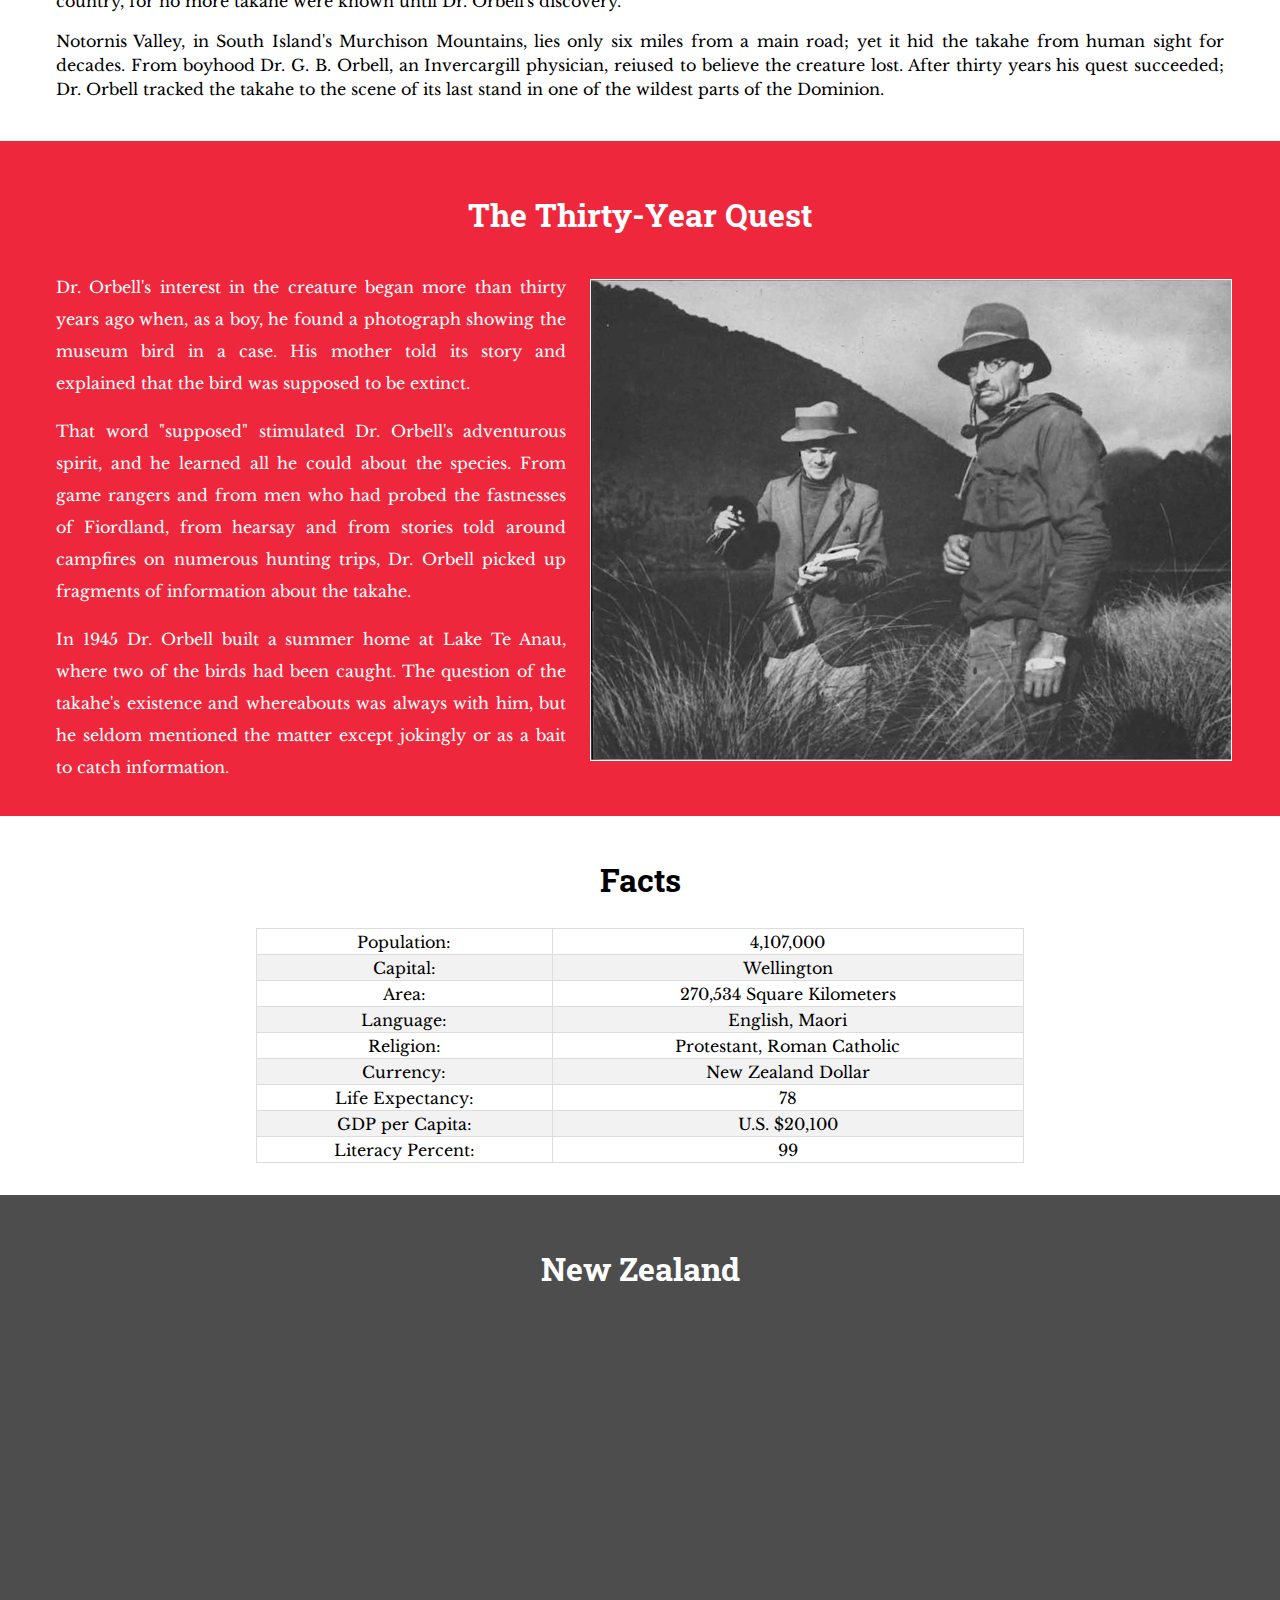
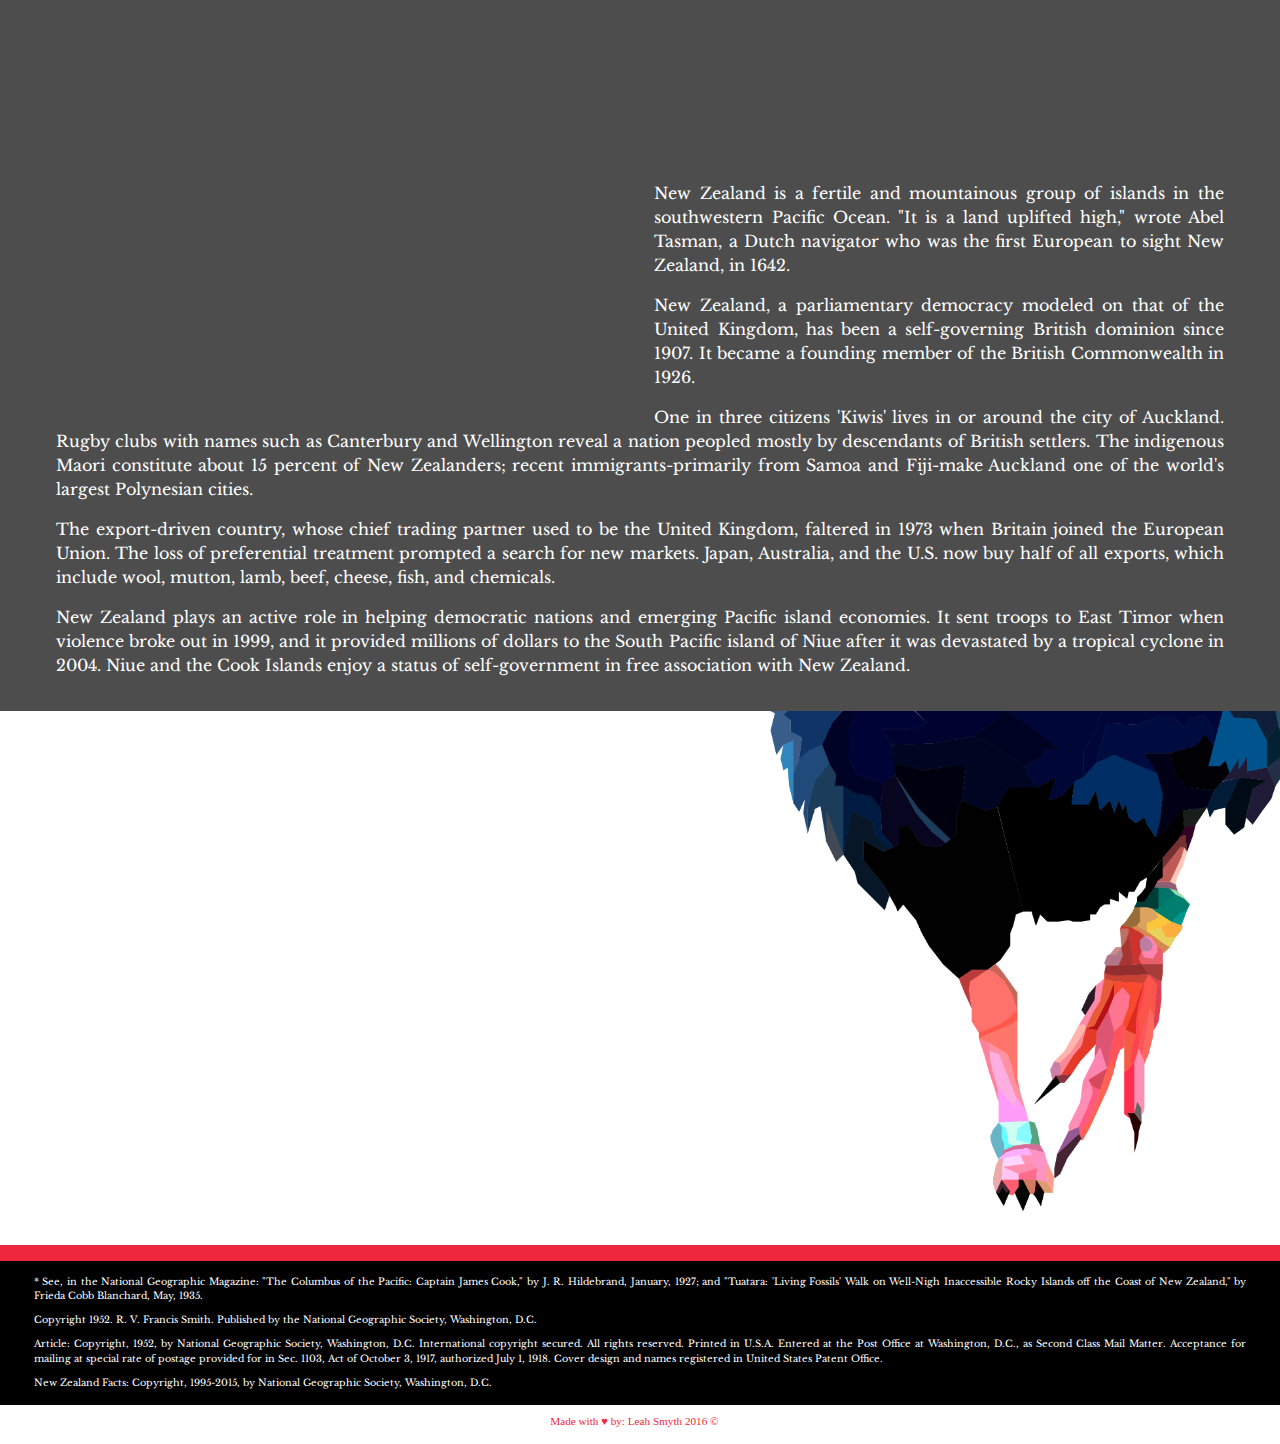
==== commit 318b8bca: "##" ====
--- a/index.html
+++ b/index.html
@@ -233,6 +233,8 @@
 </script>
         
         <script src="https://maps.googleapis.com/maps/api/js?callback=myMap"></script>
+        
+        <iframe src="https://www.google.com/maps/embed?pb=!1m18!1m12!1m3!1d11946823.895700093!2d163.4430014489079!3d-43.02659499968031!2m3!1f0!2f0!3f0!3m2!1i1024!2i768!4f13.1!3m3!1m2!1s0x6d2c200e17779687%3A0xb1d618e2756a4733!2sNew+Zealand!5e0!3m2!1sen!2suk!4v1481881709510" width="600" height="450" frameborder="0" style="border:0" allowfullscreen></iframe>
 
 
 <p class="red">New Zealand is a fertile and mountainous group of islands in the southwestern Pacific Ocean. "It is a land uplifted high," wrote Abel Tasman, a Dutch navigator who was the first European to sight New Zealand, in 1642.</p>
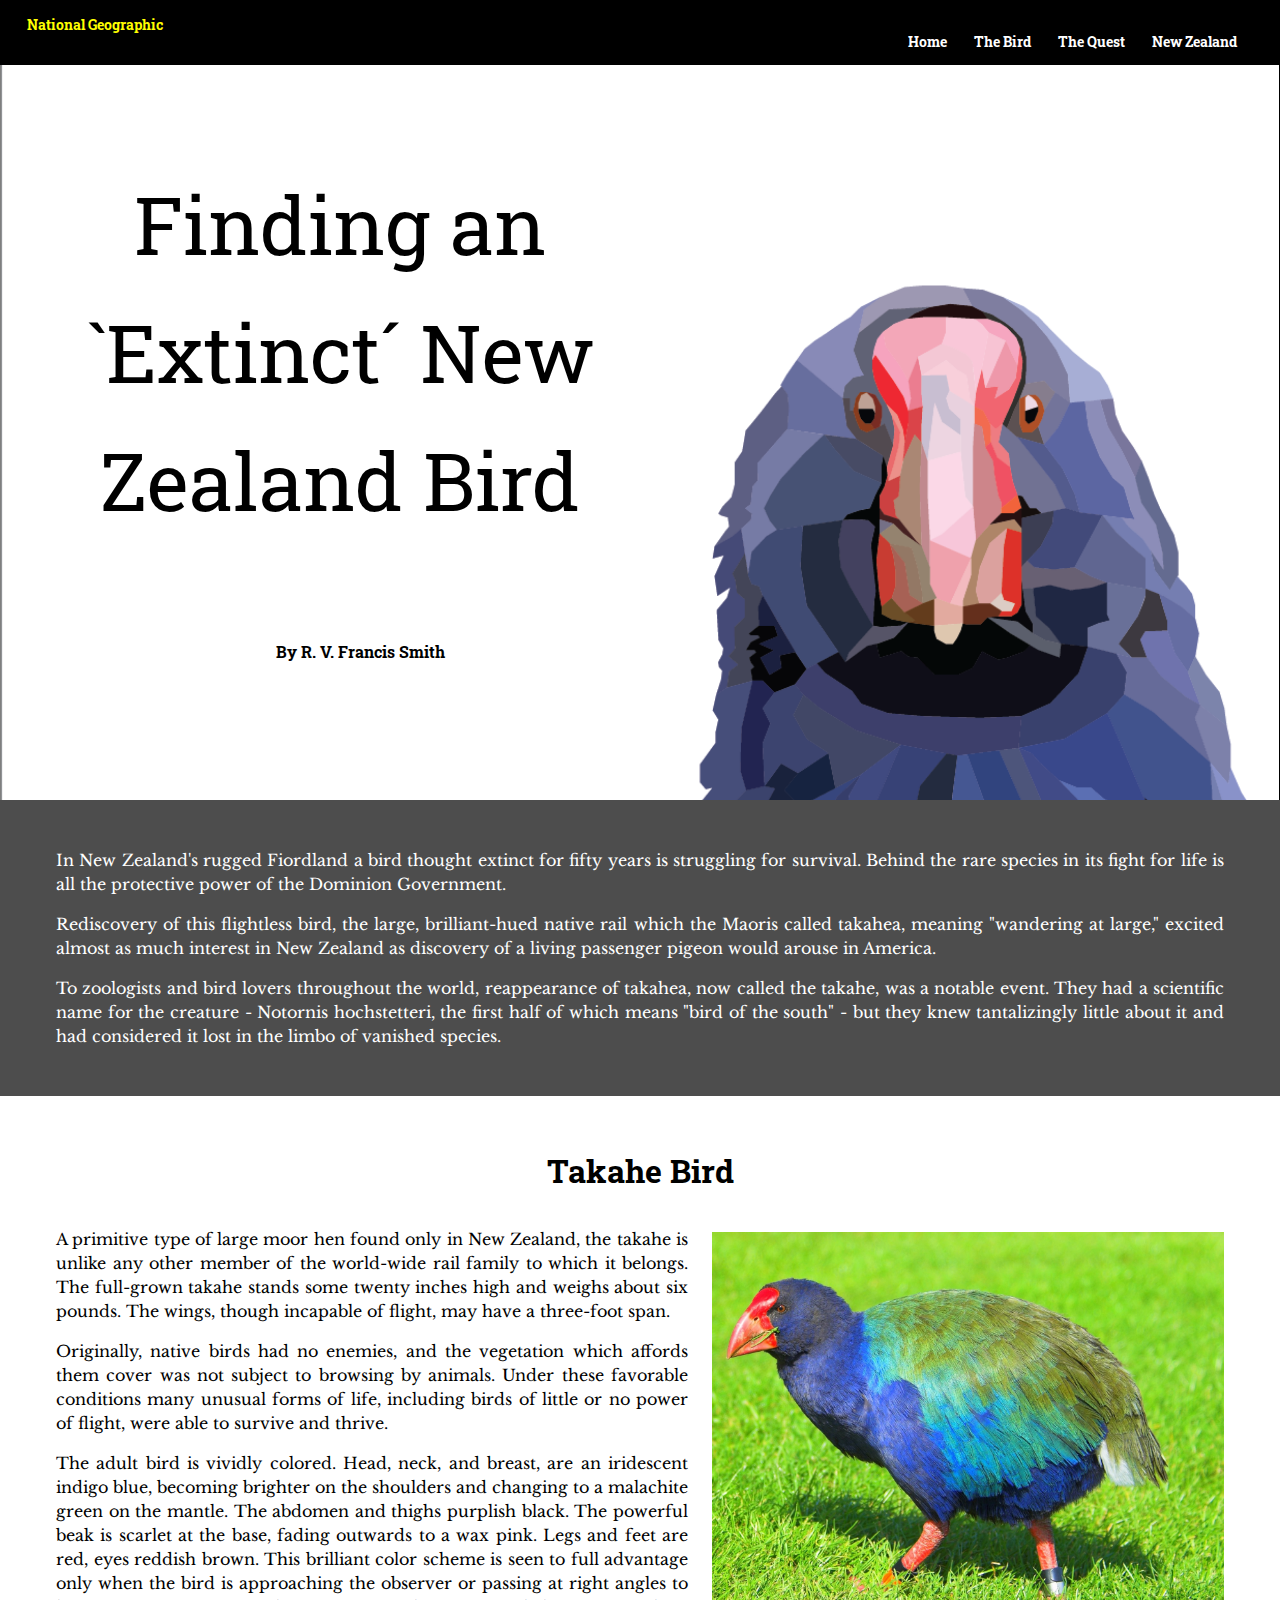
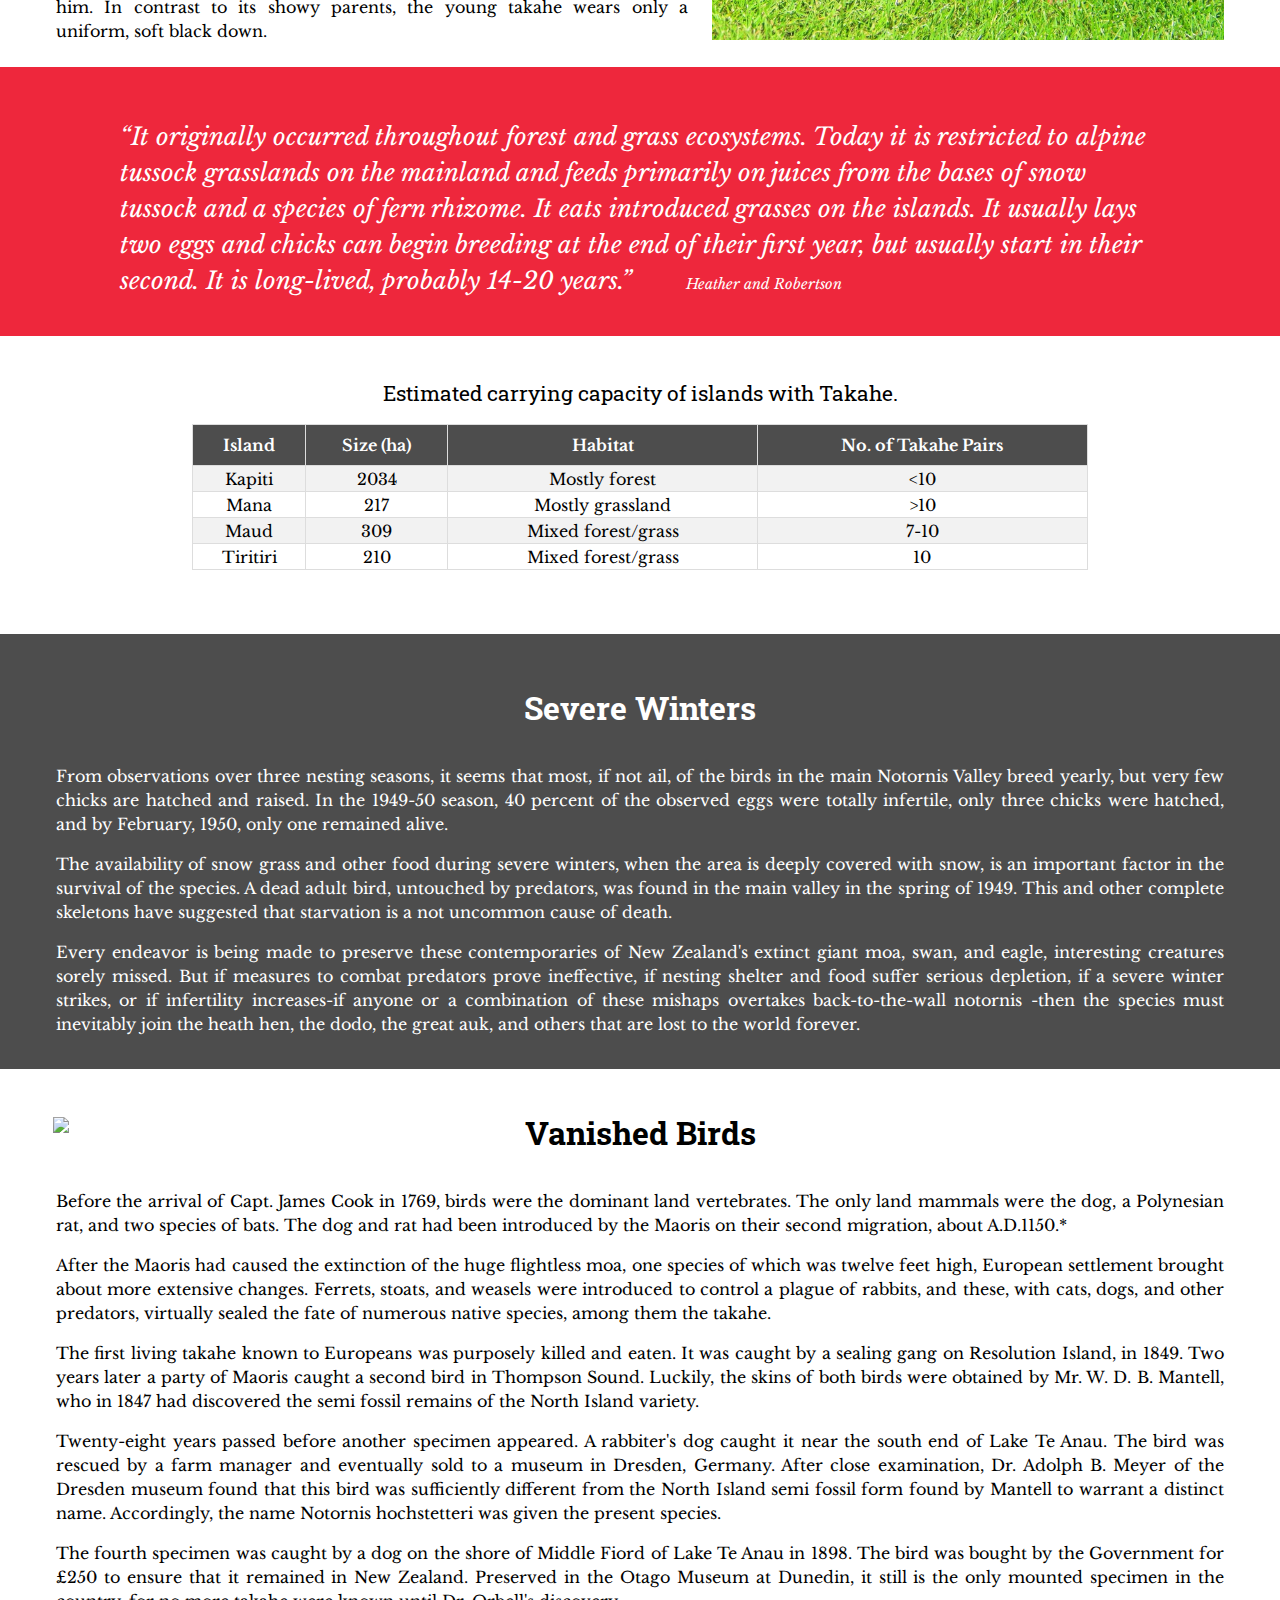
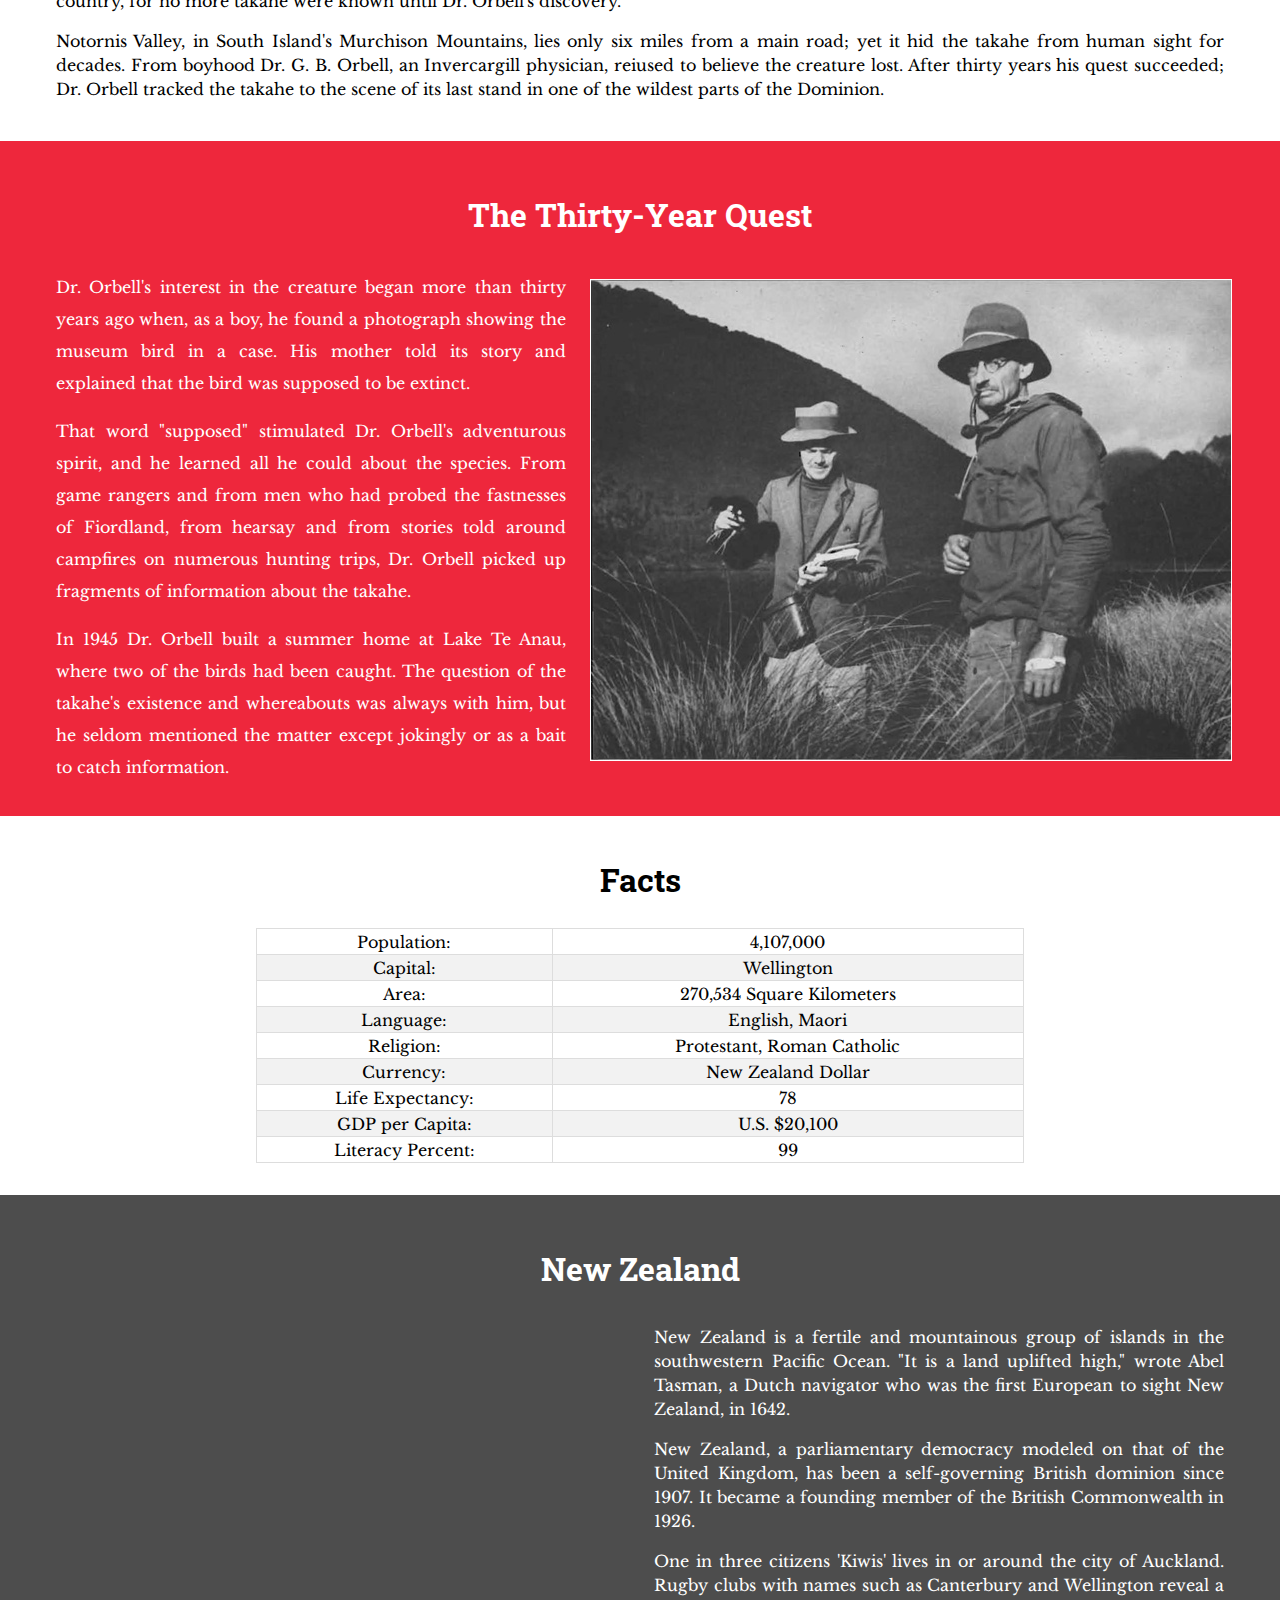
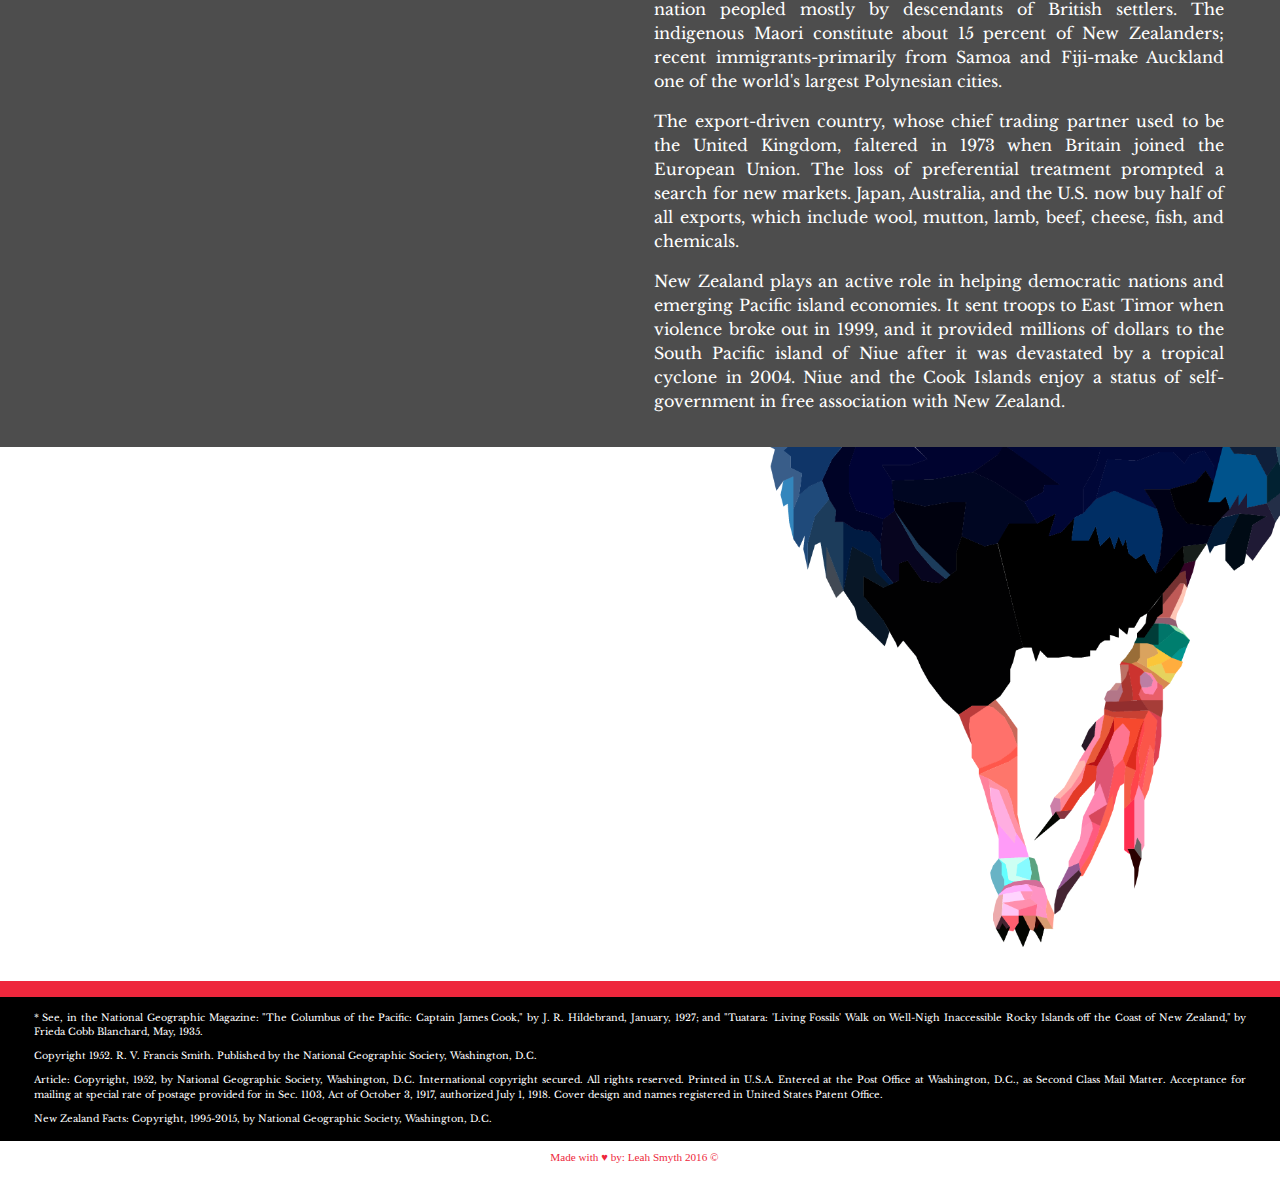
==== commit 5cc628ea: "##" ====
--- a/index.html
+++ b/index.html
@@ -219,22 +219,9 @@
     
     <h2 class="red">New Zealand</h2>
         
-<div id="map"></div>
-
-<script>
-function myMap() {
-    var mapOptions = {
-        center: new google.maps.LatLng(-40.900557,174.885971),
-        zoom:5,
-        mapTypeId: google.maps.MapTypeId.HYBRID
-    }
-var map = new google.maps.Map(document.getElementById("map"), mapOptions);
-}
-</script>
-        
-        <script src="https://maps.googleapis.com/maps/api/js?callback=myMap"></script>
-        
-        <iframe src="https://www.google.com/maps/embed?pb=!1m18!1m12!1m3!1d11946823.895700093!2d163.4430014489079!3d-43.02659499968031!2m3!1f0!2f0!3f0!3m2!1i1024!2i768!4f13.1!3m3!1m2!1s0x6d2c200e17779687%3A0xb1d618e2756a4733!2sNew+Zealand!5e0!3m2!1sen!2suk!4v1481881709510" width="600" height="450" frameborder="0" style="border:0" allowfullscreen></iframe>
+<div id="map">
+        
+        <iframe src="https://www.google.com/maps/embed?pb=!1m18!1m12!1m3!1d11946823.895700093!2d163.4430014489079!3d-43.02659499968031!2m3!1f0!2f0!3f0!3m2!1i1024!2i768!4f13.1!3m3!1m2!1s0x6d2c200e17779687%3A0xb1d618e2756a4733!2sNew+Zealand!5e0!3m2!1sen!2suk!4v1481881709510" width="550" height="675" frameborder="0" style="border:0" allowfullscreen></iframe></div>
 
 
 <p class="red">New Zealand is a fertile and mountainous group of islands in the southwestern Pacific Ocean. "It is a land uplifted high," wrote Abel Tasman, a Dutch navigator who was the first European to sight New Zealand, in 1642.</p>
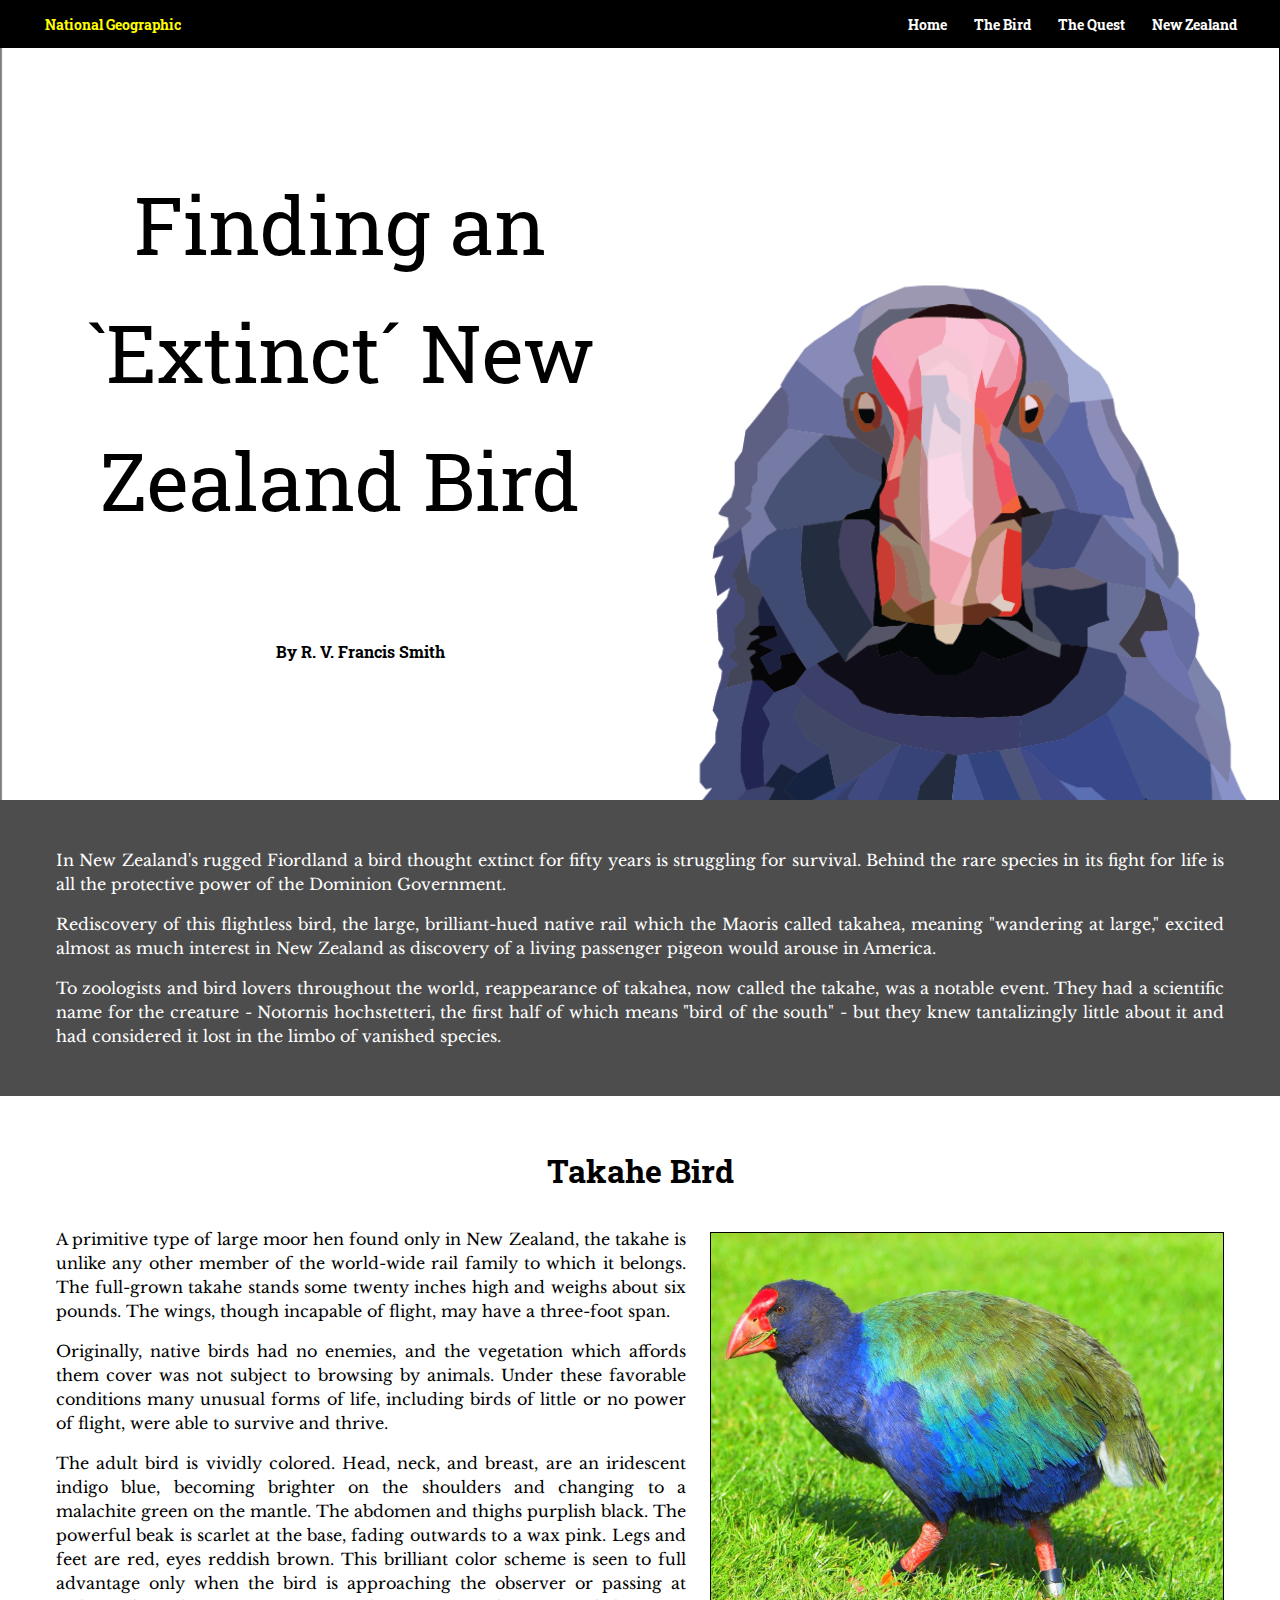
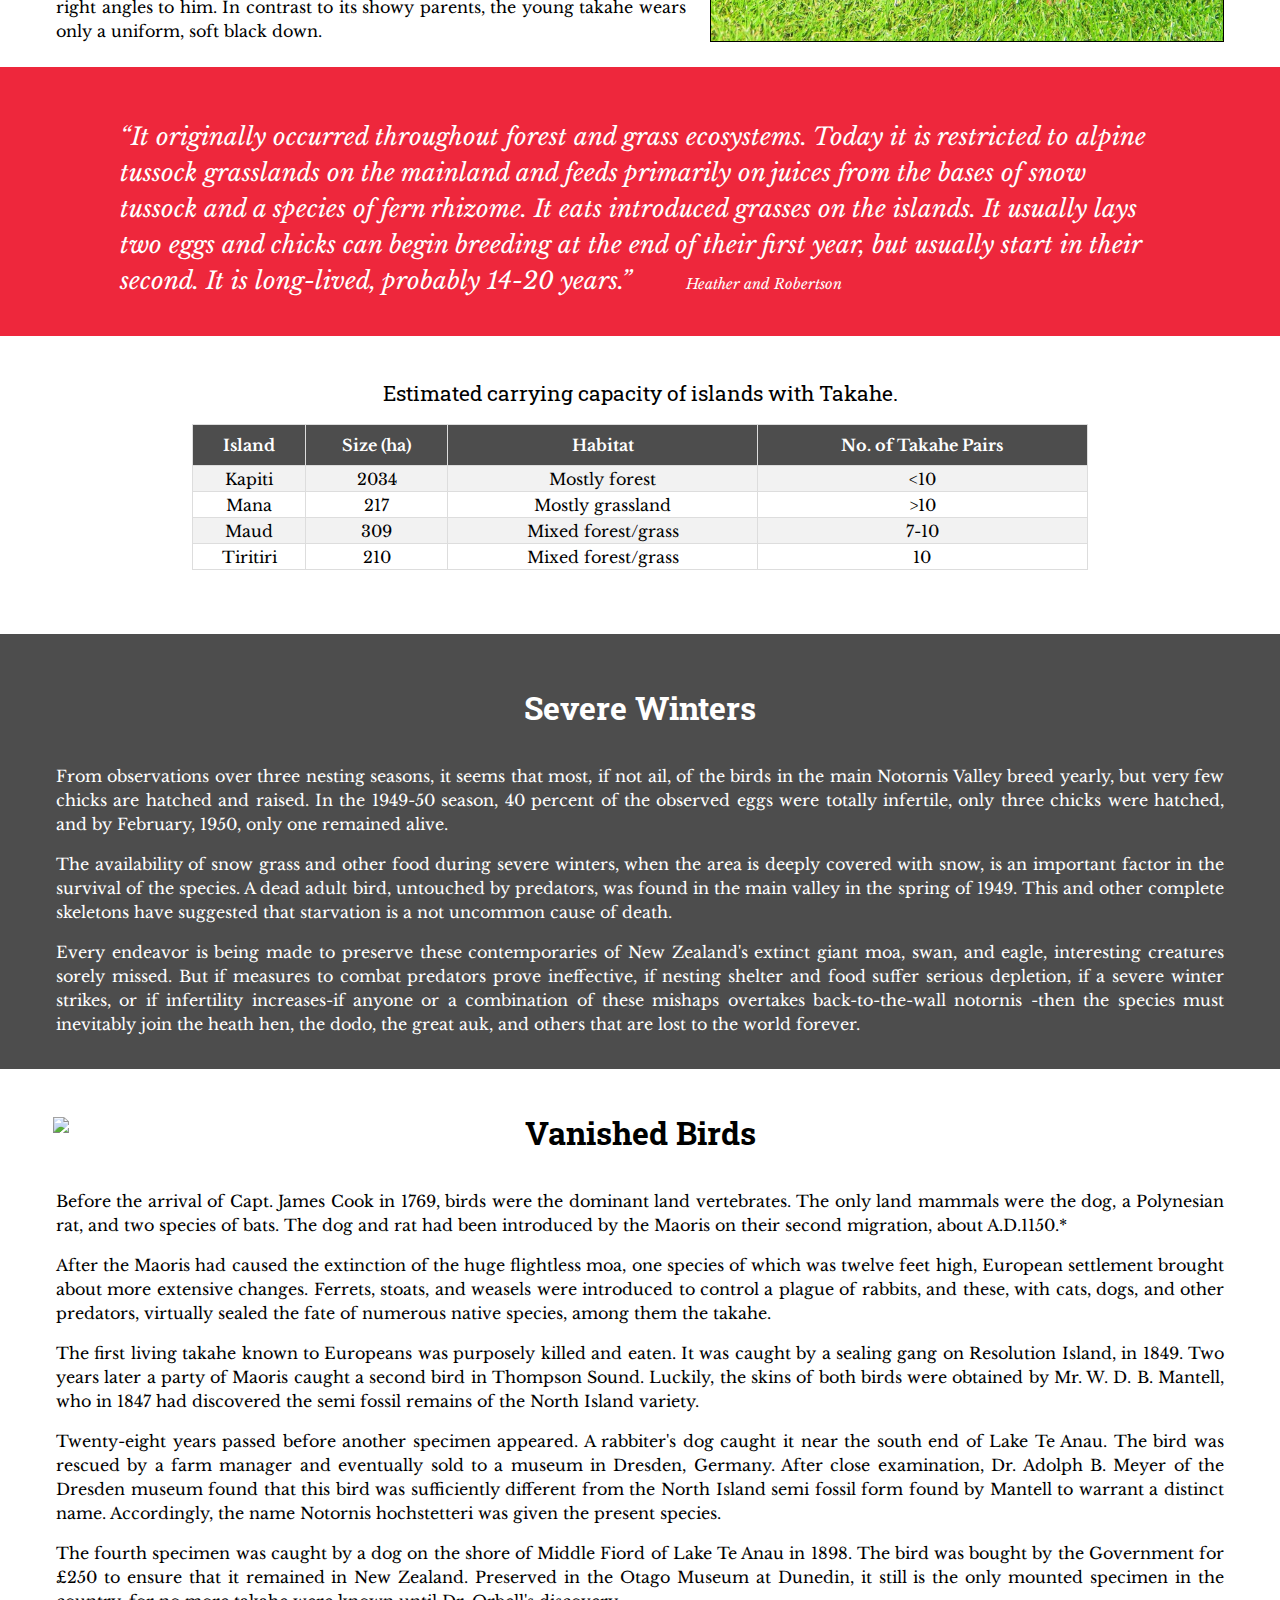
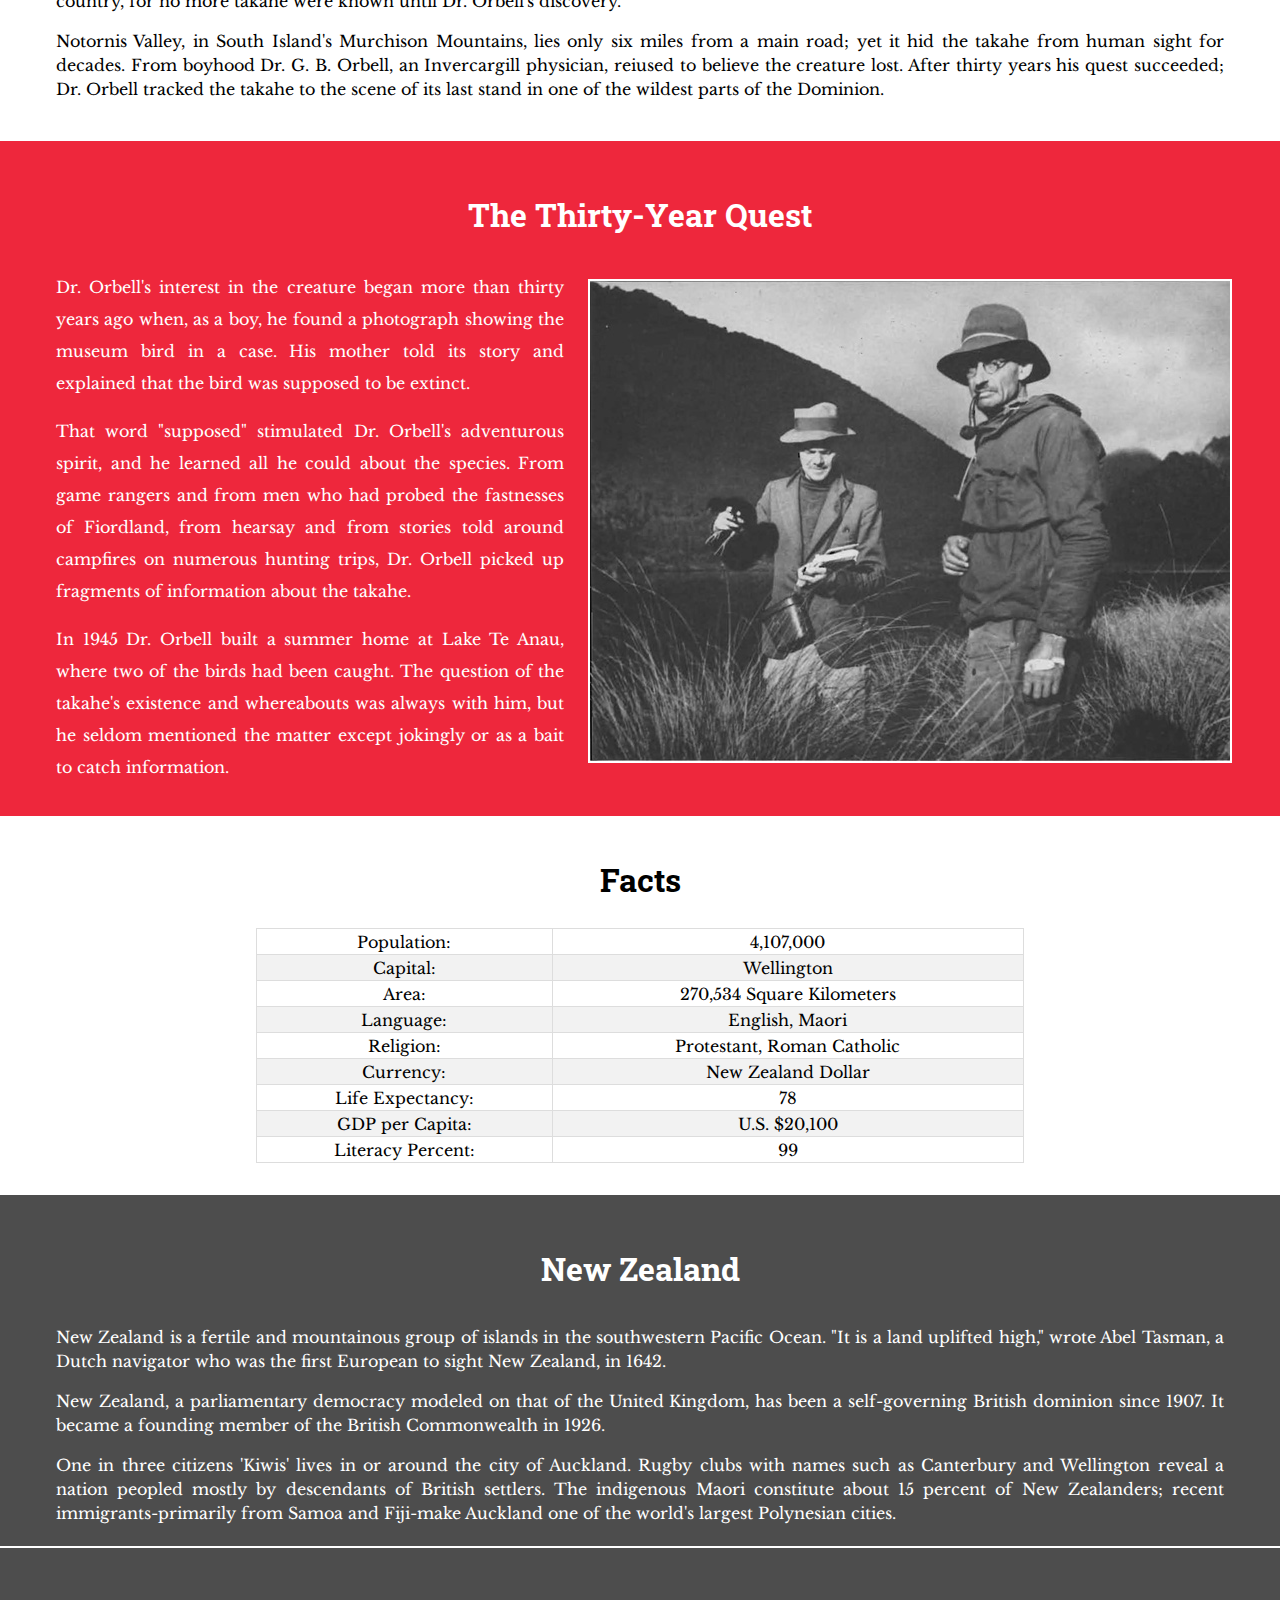
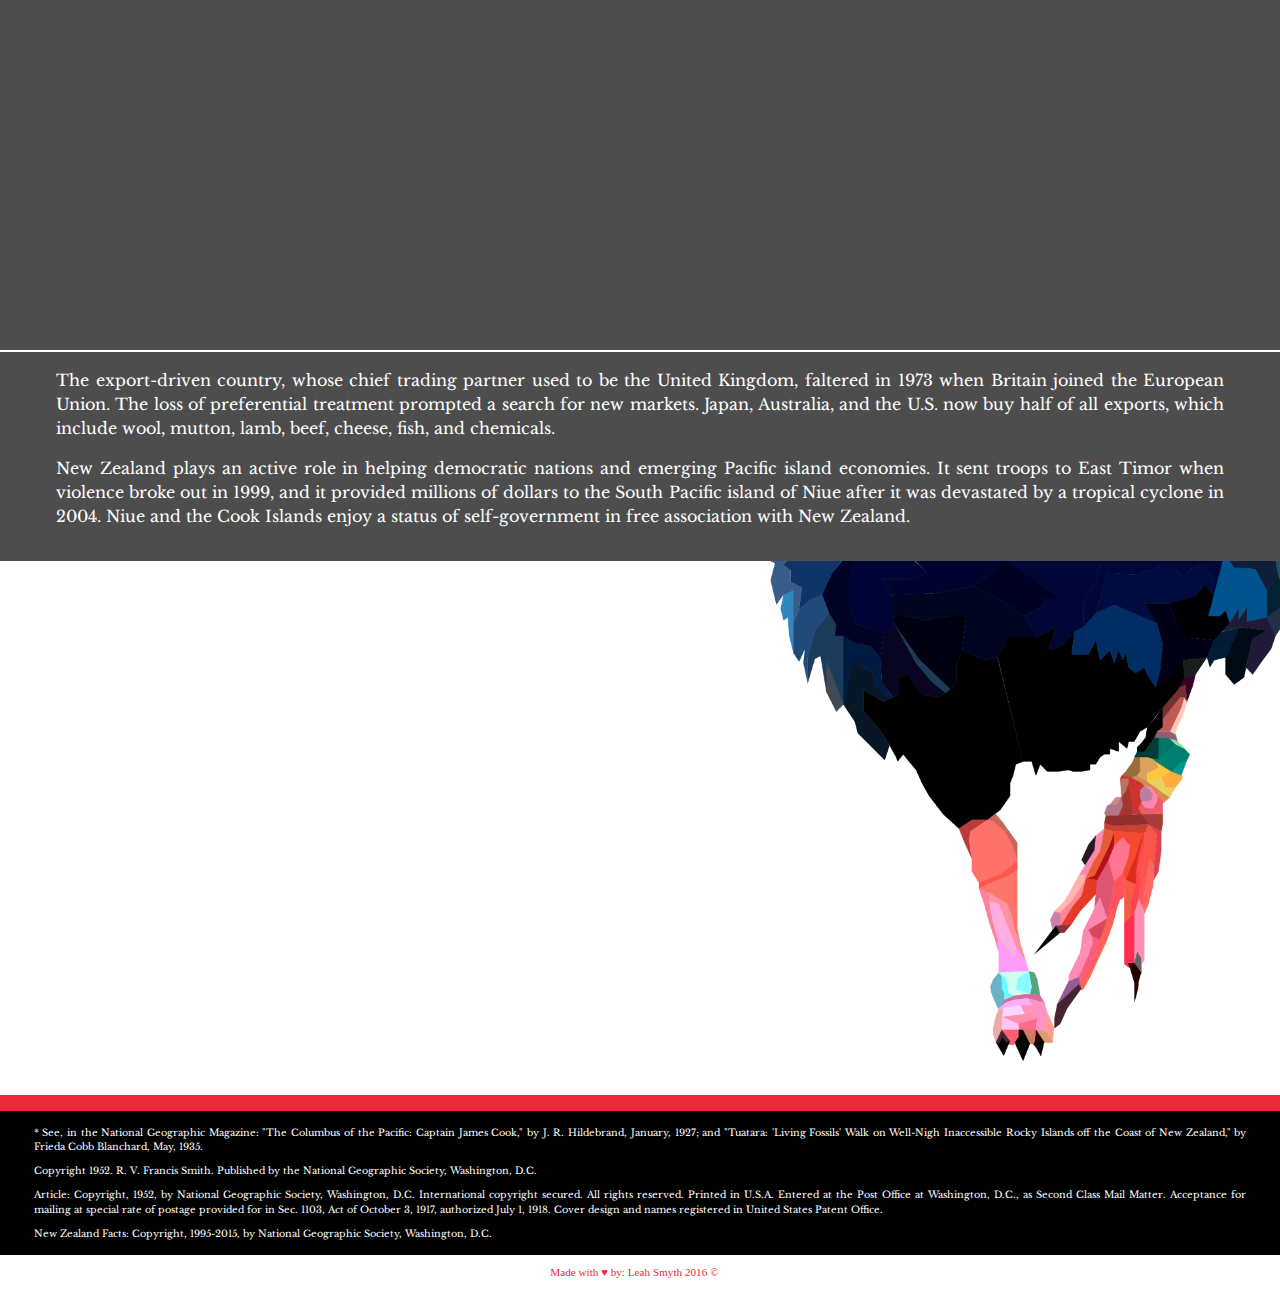
==== commit a2f2e765: "##" ====
--- a/index.html
+++ b/index.html
@@ -38,15 +38,13 @@
 <body>
 
 	<header>
-			<nav class="nav">   
+			<nav>   
         <ul>
-    <div class="natgeo">
     <li><a href="http://www.nationalgeographic.com/" id="nat-geo">National Geographic</a></li>
-    </div>
-    <li><a href="#top">Home</a></li>
-    <li><a href="#bird">The Bird</a></li>      
-    <li><a href="#quest">The Quest</a></li> 
-    <li><a href="#new-zealand">New Zealand</a></li>
+    <li><a href="#top" class="primary-nav">Home</a></li>
+    <li><a href="#bird" class="primary-nav">The Bird</a></li>      
+    <li><a href="#quest" class="primary-nav">The Quest</a></li> 
+    <li><a href="#new-zealand" class="primary-nav">New Zealand</a></li>
         </ul>
 		</nav></header>
     
@@ -97,10 +95,9 @@
 
   <div class="white" id="bird">  
 <h2>Takahe Bird</h2>
-   
-    <img class="animated slideInRight" id="takimg" src="image/takahe.jpg"/>
-
-
+      
+ <img id="takimg" class="animated slideInRight" src="image/takahe.jpg" title="Takahe Bird"/>
+      
 <p>A primitive type of large moor hen found only in New Zealand, the takahe is unlike any other member of the world-wide rail family to which it belongs. The full-grown takahe stands some twenty inches high and weighs about six pounds. The wings, though incapable of flight, may have a three-foot span.</p>
     
 <p>Originally, native birds had no enemies, and the vegetation which affords them cover was not subject to browsing by animals. Under these favorable conditions many unusual forms of life, including birds of little or no power of flight, were able to survive and thrive.</p> 
@@ -219,16 +216,16 @@
     
     <h2 class="red">New Zealand</h2>
         
-<div id="map">
-        
-        <iframe src="https://www.google.com/maps/embed?pb=!1m18!1m12!1m3!1d11946823.895700093!2d163.4430014489079!3d-43.02659499968031!2m3!1f0!2f0!3f0!3m2!1i1024!2i768!4f13.1!3m3!1m2!1s0x6d2c200e17779687%3A0xb1d618e2756a4733!2sNew+Zealand!5e0!3m2!1sen!2suk!4v1481881709510" width="550" height="675" frameborder="0" style="border:0" allowfullscreen></iframe></div>
-
-
 <p class="red">New Zealand is a fertile and mountainous group of islands in the southwestern Pacific Ocean. "It is a land uplifted high," wrote Abel Tasman, a Dutch navigator who was the first European to sight New Zealand, in 1642.</p>
 
 <p class="red">New Zealand, a parliamentary democracy modeled on that of the United Kingdom, has been a self-governing British dominion since 1907. It became a founding member of the British Commonwealth in 1926.</p>
 
 <p class="red">One in three citizens &#39;Kiwis&#39; lives in or around the city of Auckland. Rugby clubs with names such as Canterbury and Wellington reveal a nation peopled mostly by descendants of British settlers. The indigenous Maori constitute about 15 percent of New Zealanders; recent immigrants&#45;primarily from Samoa and Fiji&#45;make Auckland one of the world's largest Polynesian cities.</p>
+        
+        <div id="map">
+            
+        <iframe src="https://www.google.com/maps/embed?pb=!1m14!1m8!1m3!1d8522392.850504242!2d167.6244271!3d-41.9466495!3m2!1i1024!2i768!4f13.1!3m3!1m2!1s0x6d2c200e17779687%3A0xb1d618e2756a4733!2sNew+Zealand!5e1!3m2!1sen!2suk!4v1482253136131" width="1500" height="400" frameborder="0" style="border:0" allowfullscreen></iframe></div>
+        
 
 <p class="red">The export&#45;driven country, whose chief trading partner used to be the United Kingdom, faltered in 1973 when Britain joined the European Union. The loss of preferential treatment prompted a search for new markets. Japan, Australia, and the U.S. now buy half of all exports, which include wool, mutton, lamb, beef, cheese, fish, and chemicals.</p>
 
--- a/css/style.css
+++ b/css/style.css
@@ -117,8 +117,8 @@
 	}
 
 /*------------------*/
-.nav a{font-family: 'Roboto Slab', serif;
-	padding:4em 0;
+nav a{font-family: 'Roboto Slab', serif;
+	padding:.1em 0;
 	text-align:right;
 	margin:6px;
 	color:#fff;
@@ -145,55 +145,26 @@
 	background:#000;
 	z-index:2;}
 
-.nav a:hover{text-decoration:none;
+nav a:hover{text-decoration:none;
 			color:#EE273C;
 			font-weight:bold;}
 
-#nat-geo{margin-right:75em;
+#nat-geo{margin-right:49em;
         color:yellow;}
 
-.nav li:hover,
-.nav li.navHover,
-.nav li.current-menu-item {
-    background:none;
-    border-bottom:2px solid #fff;
-}
-
-.nav li {
-    -webkit-transition:background .2s;
-    transition:background .2s;
-}
-
-.nav li {
-    -webkit-transition:border .2s;
-    transition:border .2s;
-}
-
-.natgeo li:hover,
-.natgeo li.navHover,
-.natgeo li.current-menu-item {
-    background:none;
-    border-bottom:0px solid #fff;
-}
-
-.natgeo li {
-    -webkit-transition:background .2s;
-    transition:background .2s;
-}
-
-.natgeo li {
-    -webkit-transition:border .2s;
-    transition:border .2s;
-}
+.primary-nav:hover {
+  border-bottom: 2px solid #fff;
+ }
 
 /*------------------*/
 
 #takimg{width:40%;
-    padding-right:3.5em;
+    margin-right:3.5em;
     float:right;
     margin-left:1.5em;
     margin-bottom:.1em;
     margin-top:.8em;
+    border:solid 1px #000;
 }
 
 #man{float:right;
@@ -201,7 +172,7 @@
     margin-right:3em;
     margin-left:1.5em;
     margin-top:1em;
-    border:solid 1px #fff;}
+    border:solid 2px #fff;}
 
 #moa{width:26%;
     float:left;
@@ -210,12 +181,11 @@
     margin-right:4em;}
 
 #map{float:left;
-    padding-left:3.9em; 
-    padding-bottom:1em;
+    margin-bottom:1em;
     margin-right:1em;
-    width:45%;
-    height:41.5em;
-    margin-top:.8em;}
+    margin-top:.8em;
+    border-bottom:2px solid #fff;
+    border-top:2px solid #fff;}
 
 .bottombird{height:500px;
             padding-left:48em;}
@@ -640,7 +610,6 @@
 
 #bird{padding-top:.7em;}
 
-
 .parallax h1{position:absolute;
 			left:1em;
 			top:2em;
@@ -687,7 +656,6 @@
 	font-weight:bold;
     }
 
-
 nav ul {text-align:left;
         padding-left:.5em;}
 
@@ -699,7 +667,7 @@
         color:yellow;}
 
 #takimg{width:40%;
-    padding-right:1em;
+    margin-right:1em;
     float:right;
     margin-left:1.5em;
     margin-bottom:.1em;
@@ -723,8 +691,8 @@
     padding-left:1em; 
     margin-bottom:2em;
     margin-right:1em;
-    width:90%;
-    height:20em;
+    width:400px;
+    height:2em;
     margin-top:.8em;}
 
 .bottombird{height:200px;
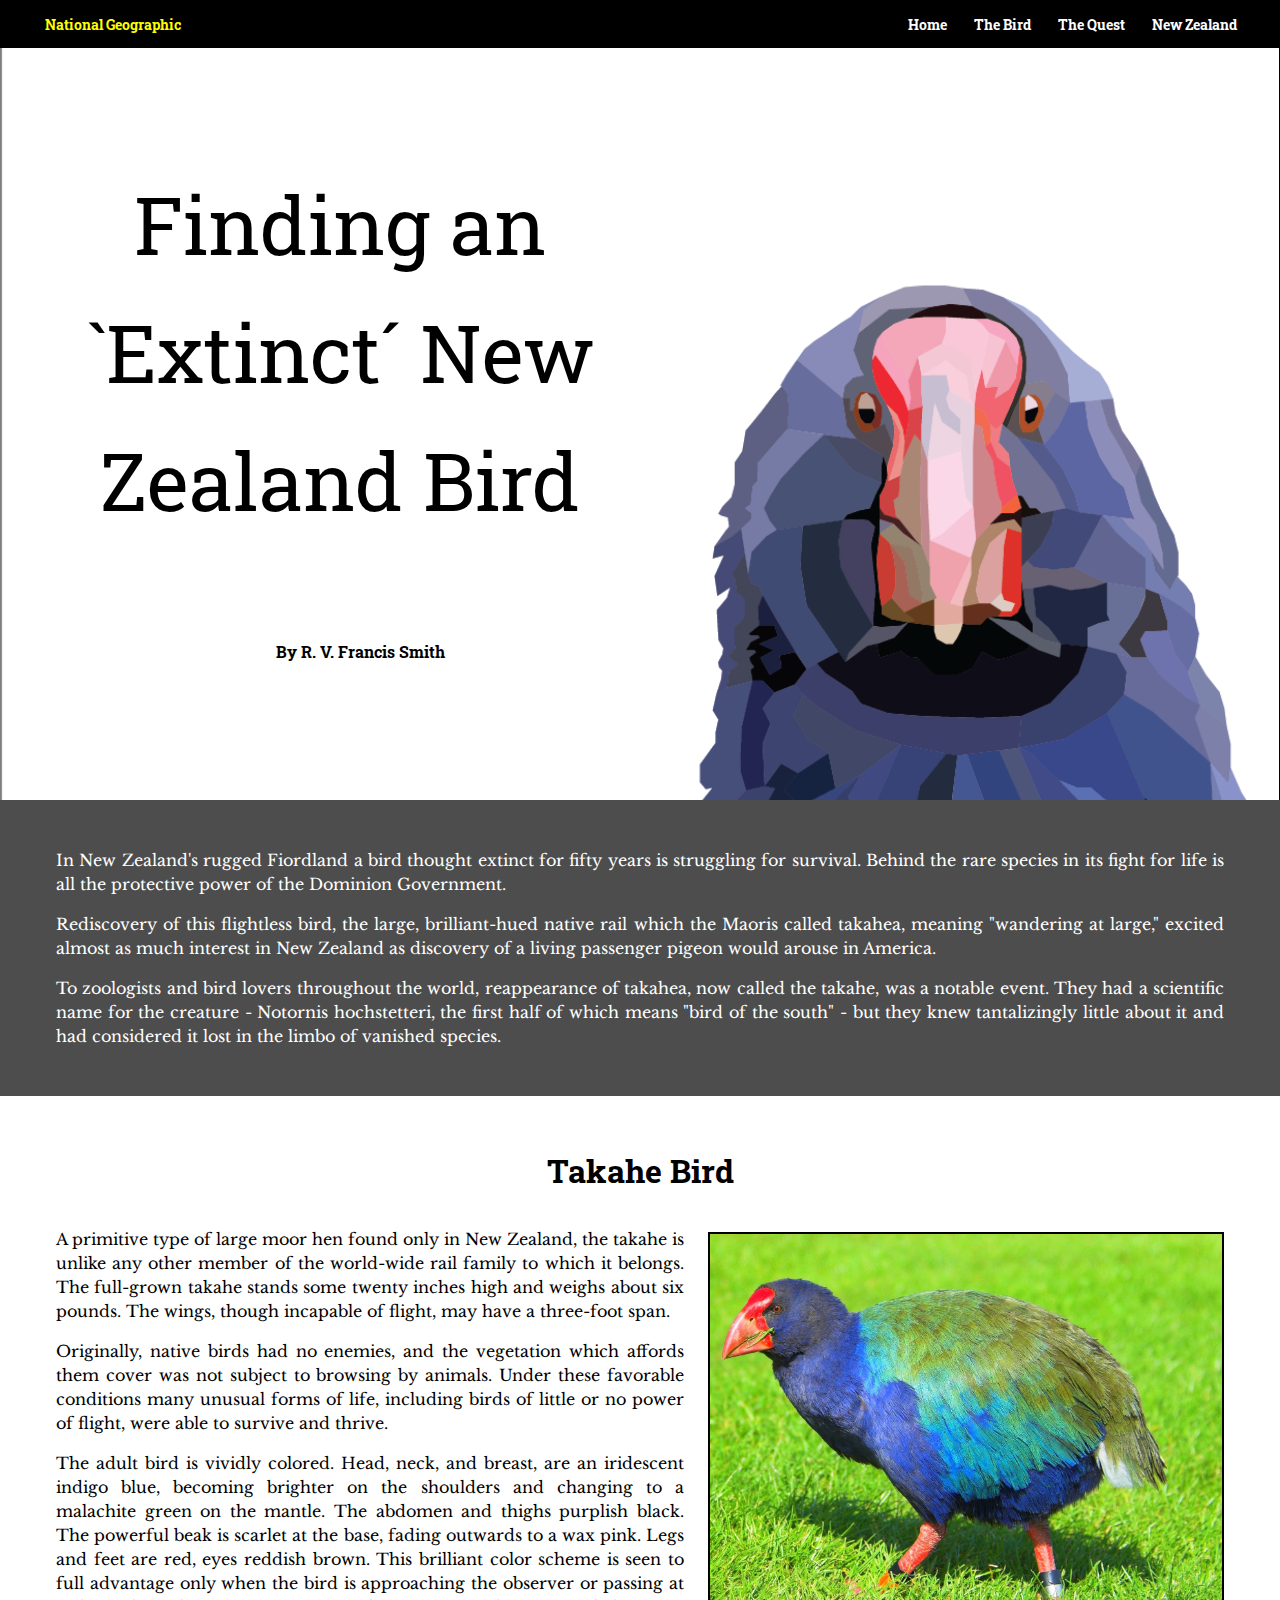
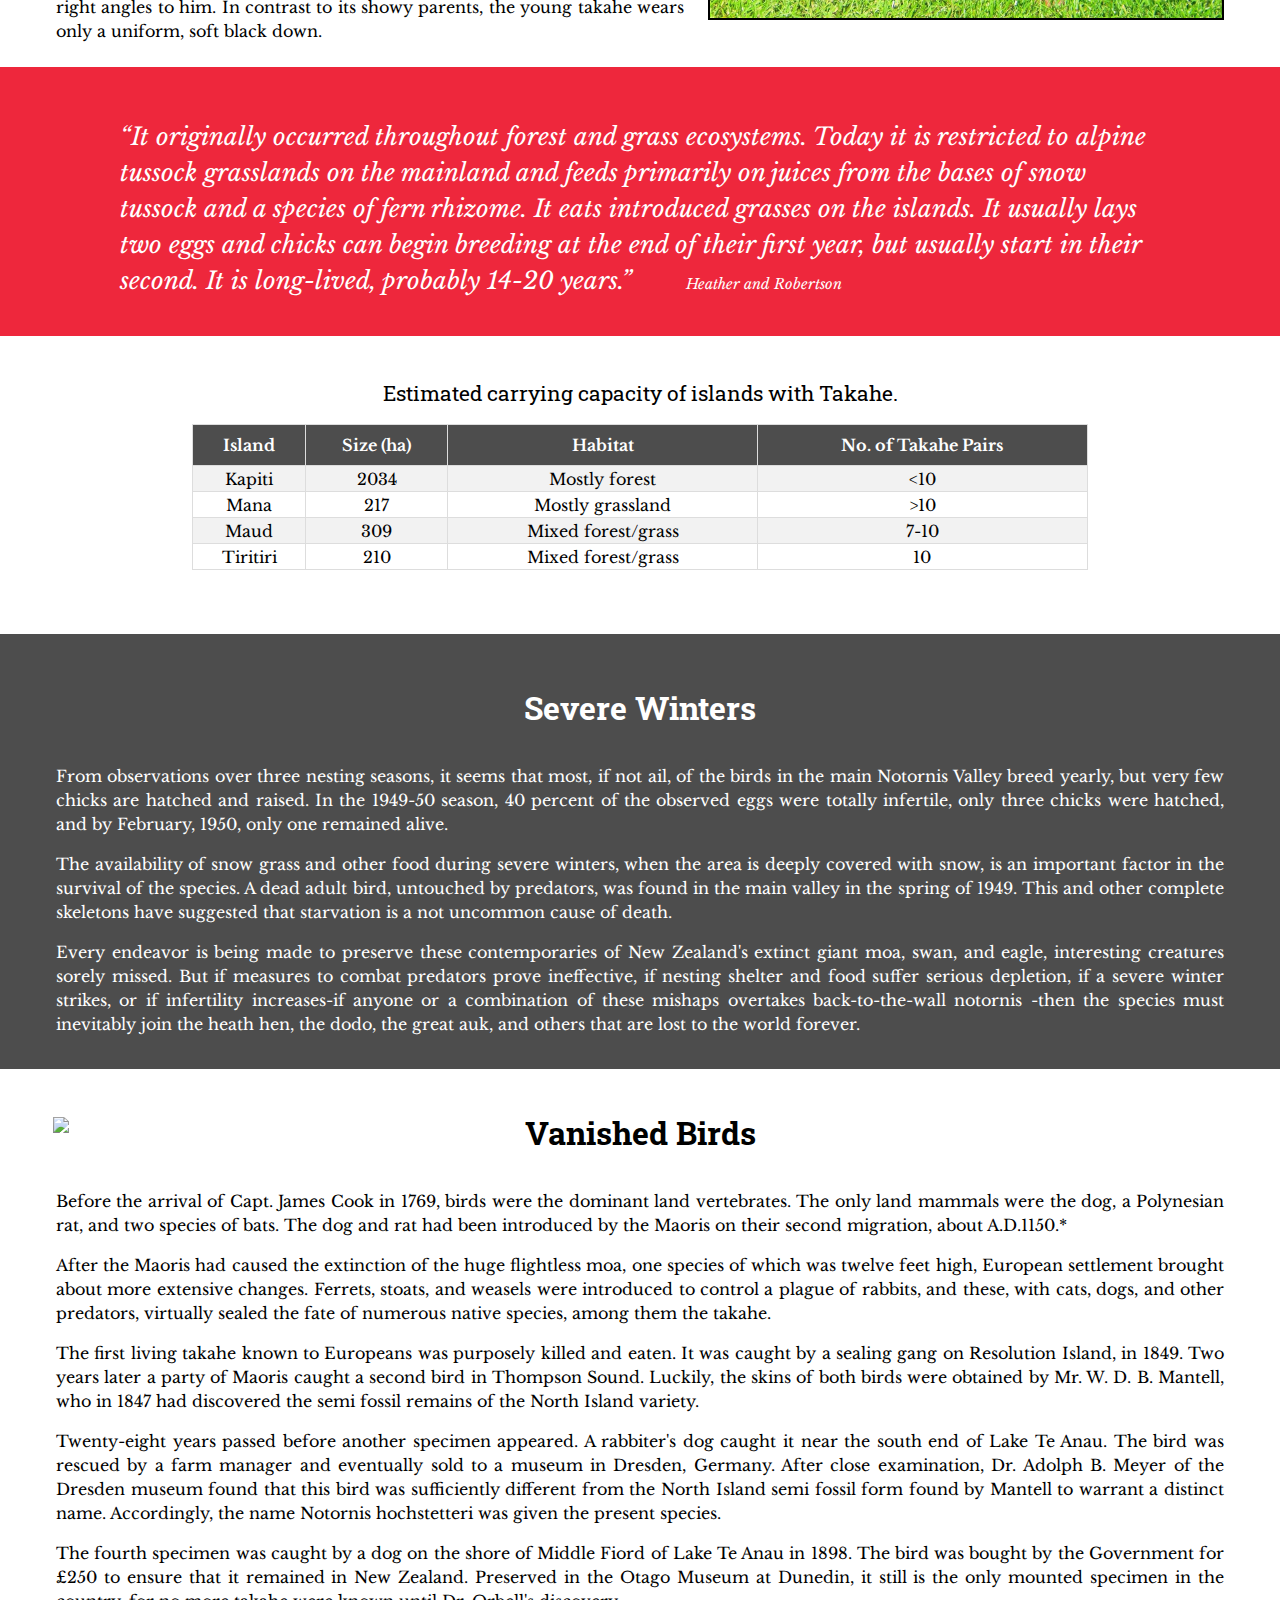
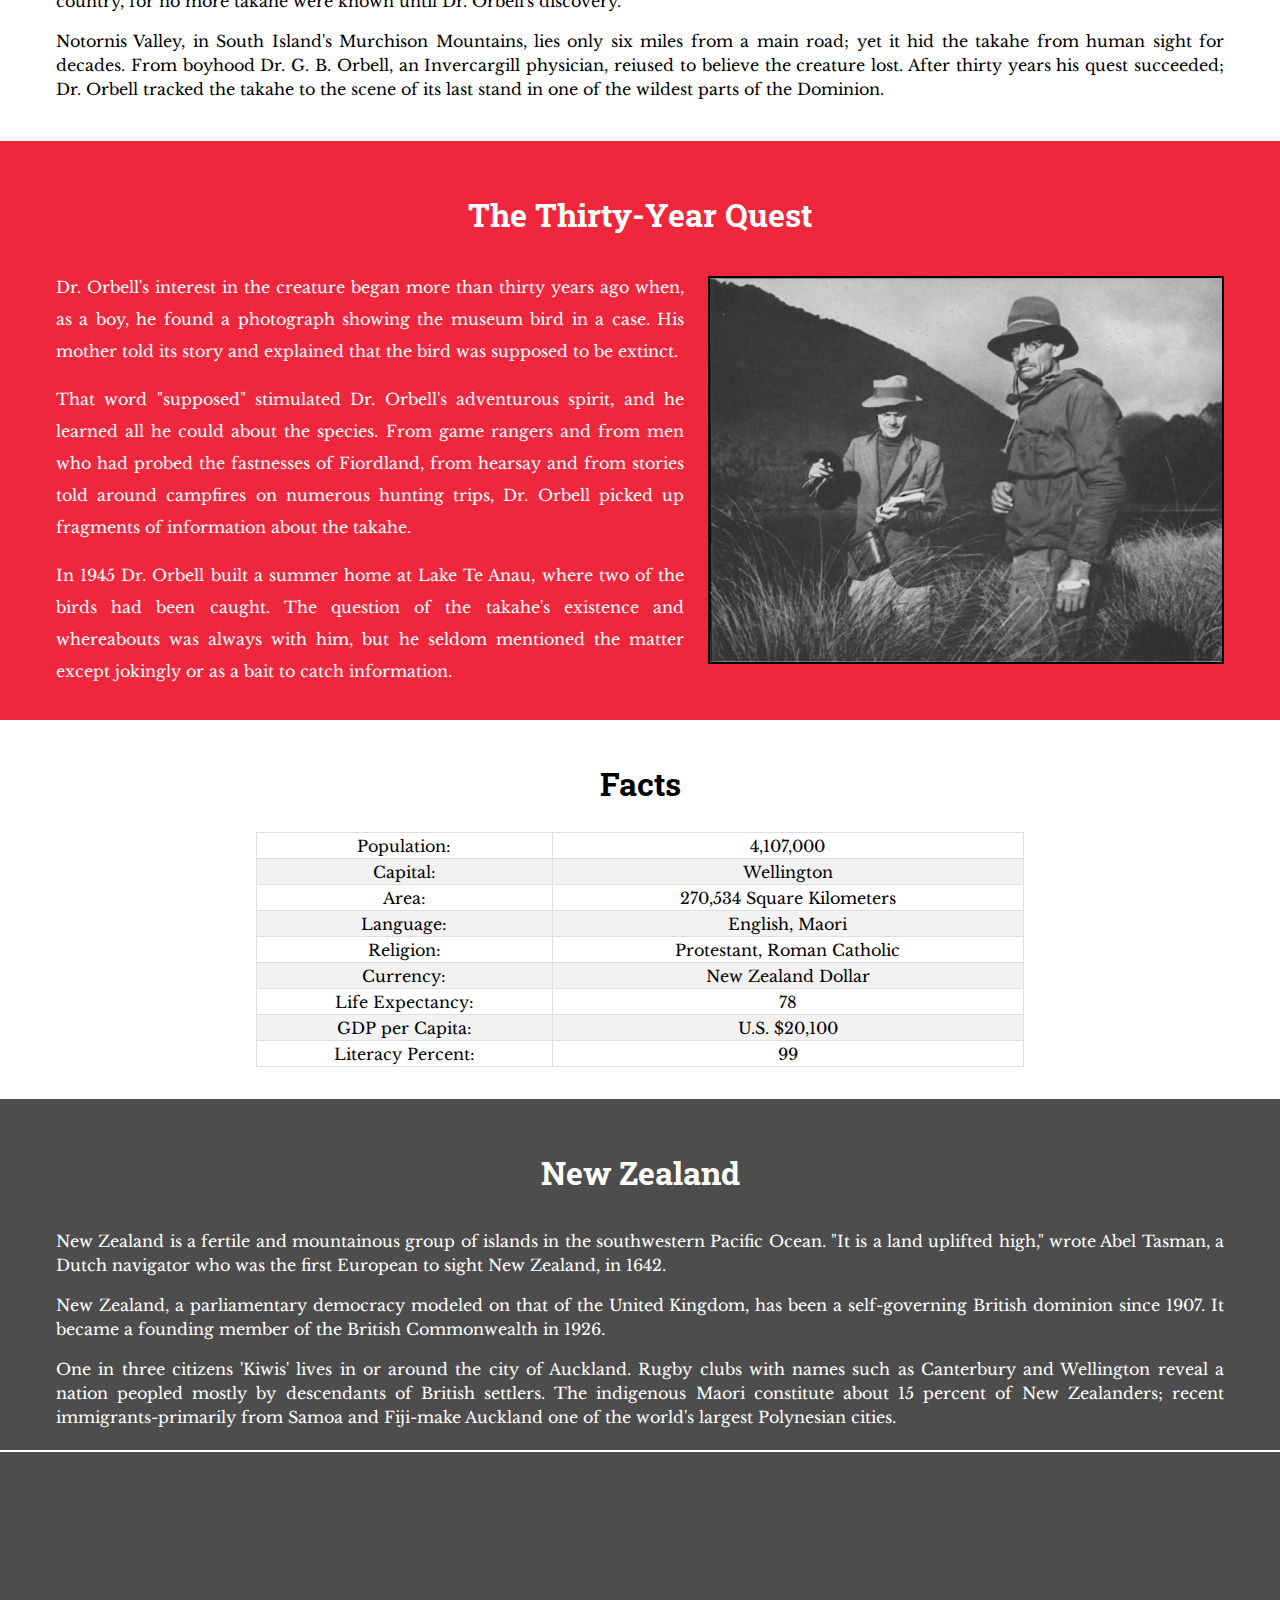
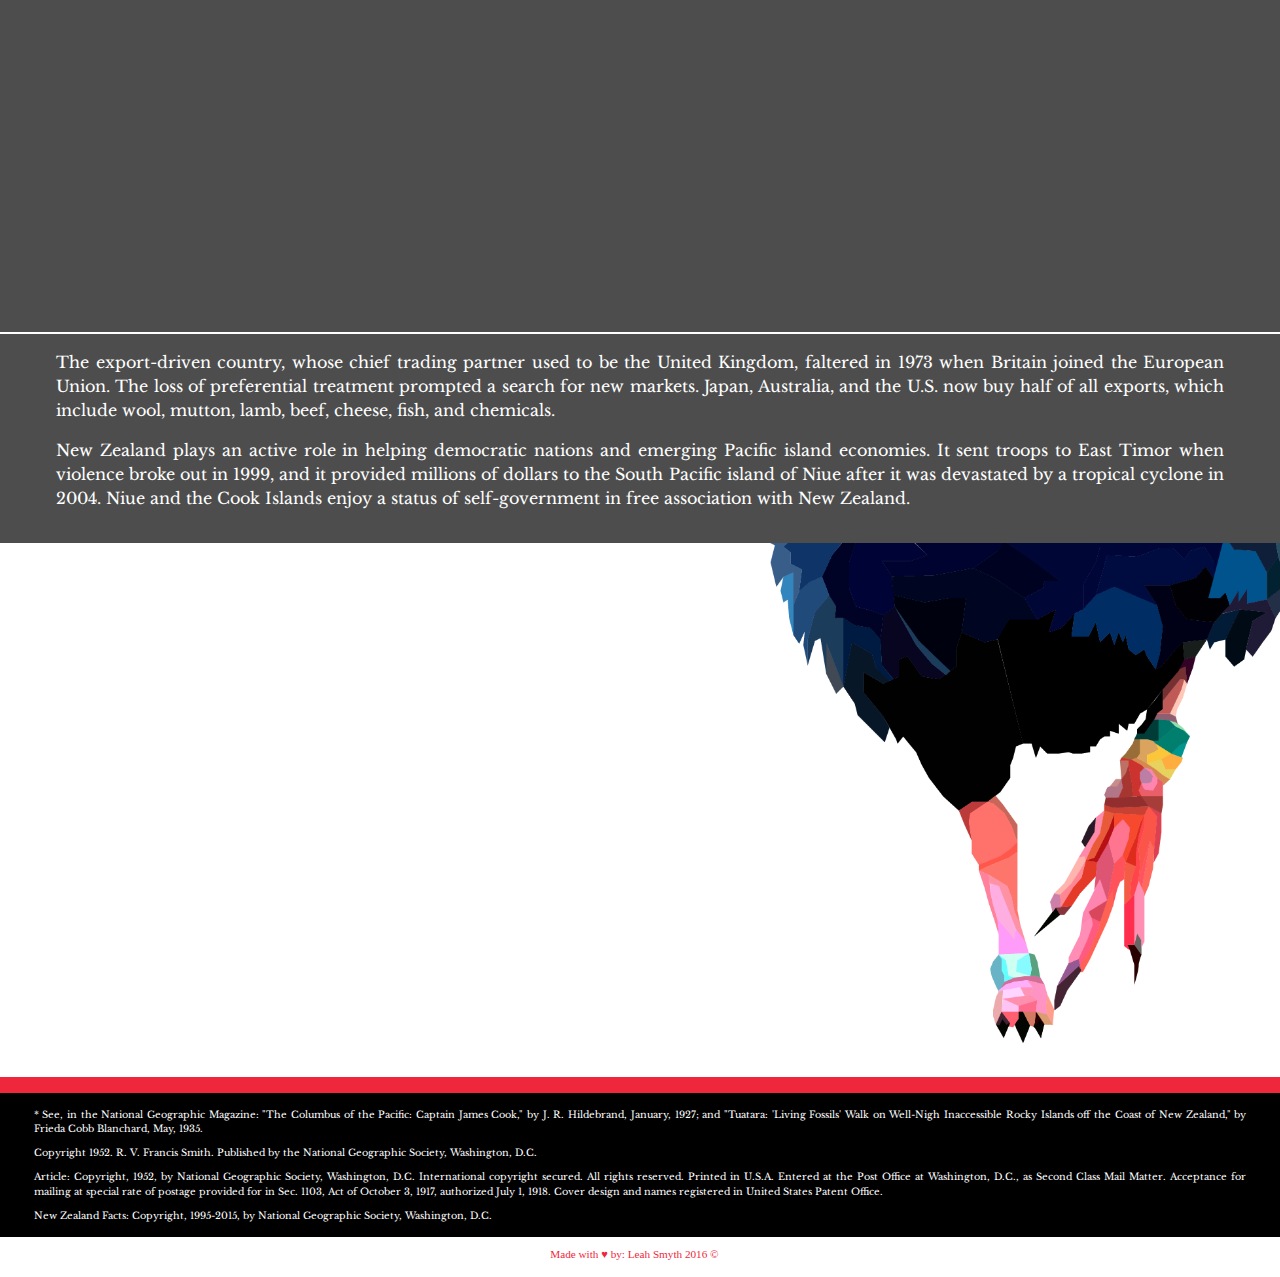
==== commit 1b0e2176: "##" ====
--- a/index.html
+++ b/index.html
@@ -96,8 +96,16 @@
   <div class="white" id="bird">  
 <h2>Takahe Bird</h2>
       
- <img id="takimg" class="animated slideInRight" src="image/takahe.jpg" title="Takahe Bird"/>
-      
+<div>
+  <div class="box">
+    <img id="takimg" src="image/takahe.jpg"/>
+    <span class="caption simple-caption">
+    <p><span class="cap">Takahe Bird</span></p>
+    </span>
+  </div>
+</div>
+
+  
 <p>A primitive type of large moor hen found only in New Zealand, the takahe is unlike any other member of the world-wide rail family to which it belongs. The full-grown takahe stands some twenty inches high and weighs about six pounds. The wings, though incapable of flight, may have a three-foot span.</p>
     
 <p>Originally, native birds had no enemies, and the vegetation which affords them cover was not subject to browsing by animals. Under these favorable conditions many unusual forms of life, including birds of little or no power of flight, were able to survive and thrive.</p> 
@@ -187,8 +195,15 @@
     <div id="quest" class="red1">
     
     <h2 class="red">The Thirty-Year Quest</h2>
-
-<img class="animated slideInRight" id="man" src="image/bent-billiard-pipe.jpg"/>
+        
+        <div>
+  <div class="box">
+    <img id="man" src="image/bent-billiard-pipe.jpg"/>
+    <span class="caption simple-caption">
+    <p><span class="cap">Dr. Orbell</span></p>
+    </span>
+  </div>
+</div>
     
 <p class="red">Dr. Orbell's interest in the creature began more than thirty years ago when, as a boy, he found a photograph showing the museum bird in a case. His mother told its story and explained that the bird was supposed to be extinct.</p>
 
@@ -224,7 +239,7 @@
         
         <div id="map">
             
-        <iframe src="https://www.google.com/maps/embed?pb=!1m14!1m8!1m3!1d8522392.850504242!2d167.6244271!3d-41.9466495!3m2!1i1024!2i768!4f13.1!3m3!1m2!1s0x6d2c200e17779687%3A0xb1d618e2756a4733!2sNew+Zealand!5e1!3m2!1sen!2suk!4v1482253136131" width="1500" height="400" frameborder="0" style="border:0" allowfullscreen></iframe></div>
+        <iframe src="https://www.google.com/maps/embed?pb=!1m14!1m8!1m3!1d8522392.850504242!2d167.6244271!3d-41.9466495!3m2!1i1024!2i768!4f13.1!3m3!1m2!1s0x6d2c200e17779687%3A0xb1d618e2756a4733!2sNew+Zealand!5e1!3m2!1sen!2suk!4v1482253136131" width="100%" height="100%" frameborder="0" style="border:0" allowfullscreen></iframe></div>
         
 
 <p class="red">The export&#45;driven country, whose chief trading partner used to be the United Kingdom, faltered in 1973 when Britain joined the European Union. The loss of preferential treatment prompted a search for new markets. Japan, Australia, and the U.S. now buy half of all exports, which include wool, mutton, lamb, beef, cheese, fish, and chemicals.</p>
--- a/css/style.css
+++ b/css/style.css
@@ -80,6 +80,54 @@
 
 /*------------------*/
 
+#man{width:100%;}
+
+#takimg{width:100%;}
+
+.box {margin-right:3.5em;
+    border:2px solid #000;
+    float:right;
+    height:24em;
+    margin-left:1.5em;
+    margin-bottom:-1em;
+    margin-top:.8em;
+    position:relative;
+    overflow:hidden;
+    width:40%;
+}
+
+.cap{color:#fff;padding-left:33%;}
+
+.box .caption {
+    background-color:rgba(0,0,0,0.8);
+    position:absolute;
+    z-index:100;
+    -webkit-transition:all 300ms ease-out;
+    -moz-transition:all 300ms ease-out;
+    -o-transition:all 300ms ease-out;
+    -ms-transition:all 300ms ease-out;
+    transition:all 300ms ease-out;
+    left:0;
+}
+
+.box .simple-caption {
+    height:11%;
+    width:100%;
+    display:block;
+    bottom:-11%;
+    line-height:30pt;
+    text-align:center;
+}
+
+.box:hover .simple-caption {
+    -moz-transform: translateY(-100%);
+    -o-transform: translateY(-100%);
+    -webkit-transform: translateY(-100%);
+    transform: translateY(-100%);
+}
+
+/*------------------*/
+
 .parallax h1{position:absolute;
 			left:.5em;
 			top:2em;
@@ -158,22 +206,6 @@
 
 /*------------------*/
 
-#takimg{width:40%;
-    margin-right:3.5em;
-    float:right;
-    margin-left:1.5em;
-    margin-bottom:.1em;
-    margin-top:.8em;
-    border:solid 1px #000;
-}
-
-#man{float:right;
-    width:50%;
-    margin-right:3em;
-    margin-left:1.5em;
-    margin-top:1em;
-    border:solid 2px #fff;}
-
 #moa{width:26%;
     float:left;
     margin-top:-4em;
@@ -181,6 +213,8 @@
     margin-right:4em;}
 
 #map{float:left;
+    width:100%;
+    height:30em;
     margin-bottom:1em;
     margin-right:1em;
     margin-top:.8em;
@@ -388,7 +422,6 @@
 
 #bird{padding-top:.7em;}
 
-
 .parallax h1{position:absolute;
 			left:.8em;
 			top:1.5em;
@@ -443,23 +476,18 @@
 	margin:4px;
 	text-align:left;}
 
-#nat-geo{margin-right:0em;
+#nat-geo{margin-right:20em;
         color:yellow;}
 
-#takimg{width:40%;
-    padding-right:1em;
-    float:right;
-    margin-left:1.5em;
-    margin-bottom:.1em;
-    margin-top:.8em;
-}
-
-#man{float:right;
-    width:50%;
-    margin-right:1em;
-    margin-left:1.5em;
-    margin-top:1em;
-    border:solid 1px #fff;}
+#takimg{width:100%;}
+
+#man{width:100%;}
+    
+.box{height:16em;
+    margin-bottom:.5em;}
+
+.box .simple-caption {height:3em;
+                    bottom:-3em;}
 
 #moa{width:26%;
     float:left;
@@ -468,11 +496,11 @@
     margin-right:4em;}
 
 #map{float:left;
-    padding-left:2em; 
+    padding-left:0em; 
     margin-bottom:2em;
     margin-right:1em;
-    width:90%;
-    height:20em;
+    width:100%;
+    height:30em;
     margin-top:.8em;}
 
 .bottombird{height:300px;
@@ -571,7 +599,7 @@
 	line-height:1.2em;
 	padding-top:1em;
 	padding-bottom:1em;
-	padding-left:1em;}
+	padding-left:1.95em;}
 
 .red{color:#fff;}
 
@@ -646,40 +674,41 @@
 	color:#000;
 	}
 
-.nav a{font-family: 'Roboto Slab', serif;
+nav a{font-family: 'Roboto Slab', serif;
 	padding:1em 0;
-	text-align:right;
-	margin:1px;
+	text-align:center;
+	margin:-.1em;
 	color:#fff;
 	text-decoration:none;
-	font-size:.5em;
+	font-size:.2em;
 	font-weight:bold;
     }
 
-nav ul {text-align:left;
+
+nav ul {text-align:center;
         padding-left:.5em;}
 
 nav ul li {display:inline;
-	margin:1px;
-	text-align:left;}
-
-#nat-geo{margin-right:0em;
+	margin:4px;
+	text-align:center;}
+
+#nat-geo{margin-right:-.1em;
         color:yellow;}
 
-#takimg{width:40%;
-    margin-right:1em;
-    float:right;
-    margin-left:1.5em;
-    margin-bottom:.1em;
-    margin-top:.8em;
-}
-
-#man{float:right;
-    width:50%;
-    margin-right:1em;
-    margin-left:1.5em;
-    margin-top:1em;
-    border:solid 1px #fff;}
+
+#takimg{width:100%;}
+
+#man{width:100%;}
+    
+.box{margin-right:.8em;
+    height:10em;
+    margin-bottom:.5em;}
+
+.box .simple-caption {height:2em;
+                    bottom:-2em;}
+    
+.cap{padding-left:20%;}
+
 
 #moa{width:26%;
     float:left;
@@ -688,11 +717,11 @@
     margin-right:4em;}
 
 #map{float:left;
-    padding-left:1em; 
-    margin-bottom:2em;
-    margin-right:1em;
-    width:400px;
-    height:2em;
+    padding-left:0em; 
+    margin-bottom:1em;
+    margin-right:0em;
+    width:100%;
+    height:25em;
     margin-top:.8em;}
 
 .bottombird{height:200px;
@@ -713,7 +742,7 @@
 	padding-bottom:.7em;
 	text-align:justify;
 	text-align:center;
-	color:#;}
+	color:#000;}
 
 table{margin:auto;
         width:45%;
